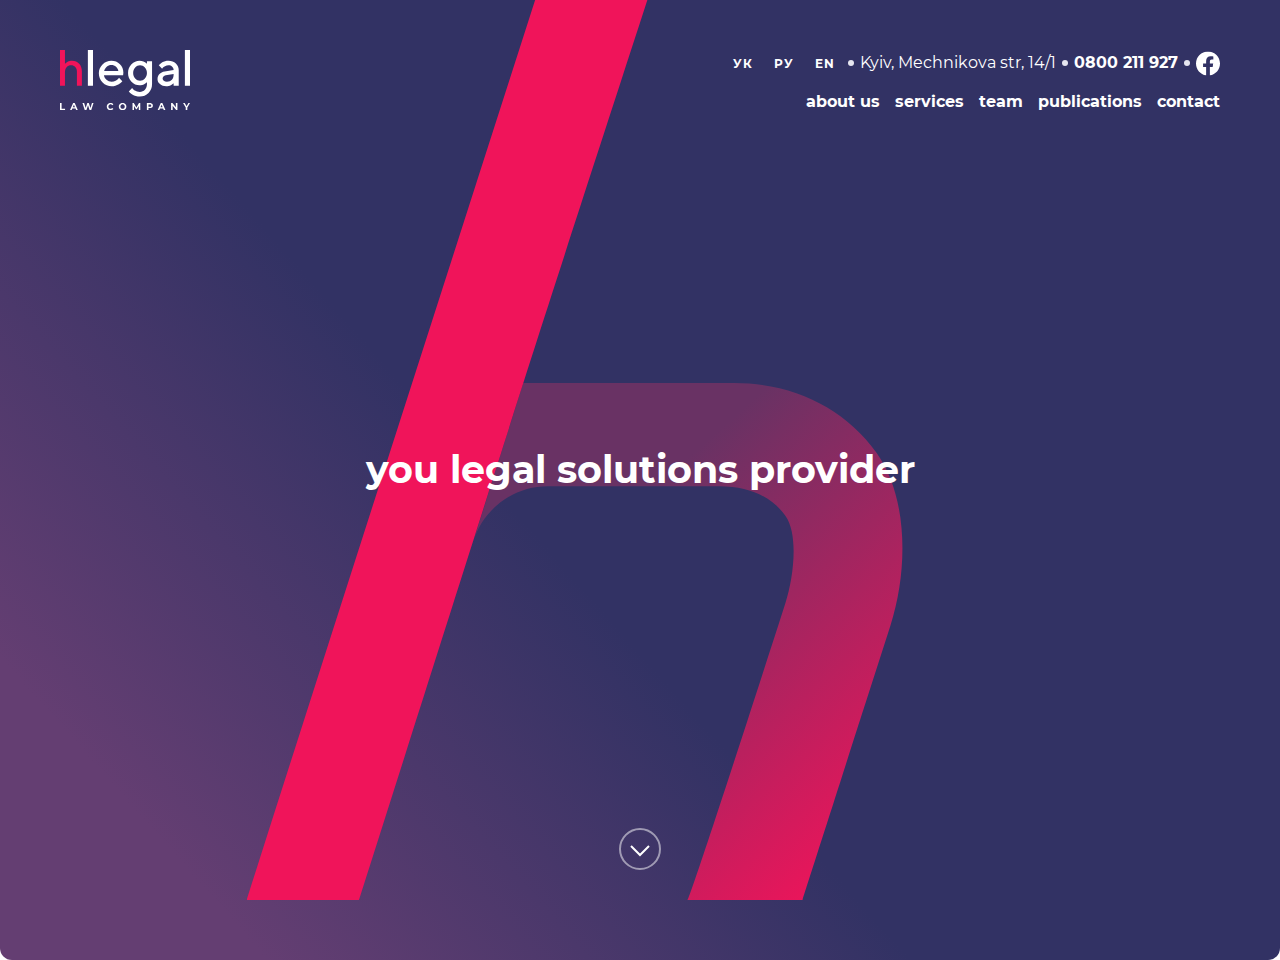
==== html/index.html @ a85c0c78 "index viewport" ====
<!DOCTYPE html>
<html lang="en">
<head>
    <meta charset="UTF-8">
    <meta name="viewport" content="width=device-width, initial-scale=1.0">
    <link rel="stylesheet" href="../css/reset.css">
    <link rel="stylesheet" href="../css/styles.css">
    <title>hlegal</title>
</head>
<body>
    <section class="gradient gradient__images">
        <div class="_container">
            <div class="viewport__height viewport">
                <header class="header">
                    <div class="header__container">
                        <div class="header__top">
                            <div class="header__main-info main-info">
                                <ul class="main-info__list">
                                    <li class="main-info__item">
                                        <a href="#" class="main-info__lang">УК</a>
                                    </li>
                                    <li class="main-info__item">
                                        <a href="#" class="main-info__lang">РУ</a>
                                    </li>
                                    <li class="main-info__item">
                                        <a href="index.html" class="main-info__lang">EN</a>
                                    </li>
                                </ul>
                            </div>
                            <div class="main-info__links">
                                <a href="#" class="main-info__adress">Kyiv, Mechnikova str, 14/1</a>
                                <a href="tel:0800211927" class="main-info__phone">0800 211 927</a>
                                <a href="#" class="main-info__facebook">
                                    <svg width="24" height="25" viewBox="0 0 24 25" fill="none" xmlns="http://www.w3.org/2000/svg">
                                    <g clip-path="url(#clip0_23236_2834)">
                                    <path class="main-info__facebook-logo" d="M24 12.5733C24 5.90541 18.6274 0.5 12 0.5C5.37258 0.5 0 5.90541 0 12.5733C0 18.5995 4.38823 23.5943 10.125 24.5V16.0633H7.07813V12.5733H10.125V9.91343C10.125 6.88755 11.9165 5.21615 14.6576 5.21615C15.9705 5.21615 17.3438 5.45195 17.3438 5.45195V8.42313H15.8306C14.3399 8.42313 13.875 9.35379 13.875 10.3086V12.5733H17.2031L16.6711 16.0633H13.875V24.5C19.6118 23.5943 24 18.5995 24 12.5733Z" fill="white"/>
                                    </g>
                                    <defs>
                                    <clipPath id="clip0_23236_2834">
                                    <rect width="24" height="24" fill="white" transform="translate(0 0.5)"/>
                                    </clipPath>
                                    </defs>
                                    </svg>
                                </a> 
                            </div>     
                        </div>
                        <div class="header__logo">
                            <a href="#" class="header__logo-link">
                                <svg class="header__logo-hlegal" width="155" height="60" viewBox="0 0 155 60" fill="none" xmlns="http://www.w3.org/2000/svg">
                                    <g clip-path="url(#clip0_23236_2799)">
                                    <path d="M4.95672 0H0V35.7986H4.95672V22.5177C4.95672 20.2709 5.51557 18.4984 6.63326 17.2502C7.75095 16.002 9.2817 15.353 11.1769 15.353C12.8049 15.353 14.1655 15.9521 15.2589 17.1004C16.3523 18.2738 16.9112 19.7466 16.9112 21.5191V35.8236H21.8922V21.5191C21.8922 18.2238 20.9932 15.6276 19.1951 13.6804C17.3971 11.7332 15.0402 10.7596 12.1731 10.7596C11.347 10.7596 10.5209 10.8594 9.71906 11.0841C8.89294 11.3088 8.2369 11.5584 7.70235 11.833C7.16781 12.1076 6.65756 12.4072 6.1959 12.7567C5.73424 13.1062 5.41838 13.3558 5.27259 13.5056C5.1268 13.6554 5.00532 13.7552 4.95672 13.8301V0Z" fill="#F0145A"/>
                                    <path d="M32.9727 0H27.8628V35.7689H32.9727V0Z" fill="white"/>
                                    <path d="M63.1115 25.2935L63.367 22.7386C63.367 19.315 62.2428 16.4535 59.9434 14.1541C57.6439 11.8546 54.7824 10.7305 51.3588 10.7305C47.9352 10.7305 44.9715 11.9568 42.5188 14.4096C40.0661 16.8623 38.8397 19.7749 38.8397 23.2496C38.8397 26.8265 40.1172 29.8924 42.621 32.4473C45.1248 35.0022 48.1396 36.2797 51.6143 36.2797C52.9429 36.2797 54.1692 36.0753 55.3956 35.7176C56.622 35.3088 57.6439 34.9 58.3593 34.4912C59.1258 34.0313 59.8923 33.5204 60.5565 32.9583C61.2208 32.3962 61.6807 31.9874 61.8851 31.7319C62.0895 31.4764 62.2428 31.3231 62.345 31.1698L59.0236 27.8484L58.2571 28.8193C57.7461 29.4325 56.8775 30.0457 55.6511 30.7099C54.3736 31.3742 53.0451 31.6808 51.6143 31.6808C49.6215 31.6808 47.9352 31.0676 46.5045 29.7902C45.0737 28.5127 44.2051 27.0309 43.9496 25.2935H63.1115ZM51.3588 15.0738C53.2495 15.0738 54.7824 15.6359 56.0599 16.709C57.2862 17.8331 58.0527 19.2128 58.3593 20.9501H44.154C44.6138 19.2128 45.4314 17.8331 46.7089 16.709C47.9352 15.6359 49.5193 15.0738 51.3588 15.0738Z" fill="white"/>
                                    <path d="M86.9429 34.2868C86.9429 36.5351 86.2786 38.3747 84.899 39.8054C83.5704 41.1851 81.8842 41.9005 79.7891 41.9005C78.8694 41.9005 77.9496 41.7472 77.0809 41.4917C76.2122 41.2362 75.548 40.9296 74.9859 40.5719C74.4238 40.2142 73.9128 39.8565 73.4018 39.3967C72.9419 38.9368 72.6354 38.6302 72.4821 38.4769C72.3288 38.3236 72.2266 38.1703 72.1244 38.0681L68.803 41.3895L69.2118 41.9005C69.4673 42.2582 69.9271 42.718 70.5403 43.229C71.1535 43.6889 71.8689 44.1999 72.6864 44.7109C73.504 45.1708 74.526 45.5796 75.8034 45.9372C77.0809 46.2949 78.4095 46.4993 79.7891 46.4993C83.2638 46.4993 86.1253 45.3241 88.5269 42.9735C90.8775 40.5719 92.0527 37.7104 92.0527 34.2357V11.2415H86.9429V13.7964L86.0742 13.0299C85.5121 12.5189 84.6435 12.0079 83.4171 11.4969C82.1907 10.986 80.8622 10.7305 79.5336 10.7305C76.4166 10.7305 73.7595 11.9057 71.4601 14.3074C69.1607 16.709 68.0365 19.5705 68.0365 22.9941C68.0365 26.4177 69.1607 29.2792 71.4601 31.6808C73.7595 34.0824 76.4166 35.2577 79.5336 35.2577C80.4023 35.2577 81.2199 35.1555 82.0885 34.9511C82.9061 34.6956 83.5704 34.4401 84.1325 34.1846C84.6946 33.9291 85.2055 33.6225 85.6654 33.2648C86.1253 32.9072 86.483 32.6517 86.5852 32.5495L86.9429 32.1918V34.2868ZM73.1463 22.9941C73.1463 20.8479 73.8106 19.0595 75.1903 17.5776C76.5699 16.0958 78.2051 15.3293 80.0446 15.3293C81.8842 15.3293 83.5193 16.0958 84.899 17.5776C86.2275 19.0595 86.9429 20.8479 86.9429 22.9941C86.9429 25.1402 86.2275 26.9287 84.899 28.4105C83.5193 29.8924 81.8842 30.6588 80.0446 30.6588C78.2051 30.6588 76.5699 29.8924 75.1903 28.4105C73.8106 26.9287 73.1463 25.1402 73.1463 22.9941Z" fill="white"/>
                                    <path d="M118.724 35.7687V19.9282C118.724 17.3222 117.753 15.1249 115.863 13.3876C113.972 11.5991 111.519 10.7305 108.504 10.7305C107.329 10.7305 106.154 10.8838 105.03 11.1904C103.906 11.548 102.986 11.9057 102.322 12.3145C101.657 12.7233 100.993 13.1832 100.38 13.7453C99.7666 14.2563 99.409 14.6139 99.2046 14.8183C99.0513 15.0227 98.898 15.176 98.7958 15.3293L102.117 18.6507L102.781 17.782C103.19 17.22 103.906 16.709 104.979 16.1469C106.052 15.5848 107.227 15.3293 108.504 15.3293C109.986 15.3293 111.213 15.7892 112.184 16.6579C113.154 17.5266 113.614 18.6507 113.614 19.9282L104.672 21.4611C102.475 21.8188 100.686 22.6875 99.46 24.0672C98.1826 25.4468 97.5183 27.1331 97.5183 29.1259C97.5183 31.0165 98.3359 32.6517 99.971 34.0824C101.657 35.5643 103.701 36.2797 106.205 36.2797C107.074 36.2797 107.891 36.1775 108.709 35.922C109.578 35.7176 110.242 35.4621 110.804 35.2066C111.366 34.9511 111.877 34.6445 112.337 34.2868C112.797 33.9291 113.103 33.6736 113.308 33.5715C113.461 33.4182 113.563 33.2649 113.614 33.2138V35.7687H118.724ZM106.972 31.6808C105.643 31.6808 104.57 31.3742 103.803 30.761C102.986 30.1479 102.628 29.4325 102.628 28.6149C102.628 27.7462 102.884 26.9798 103.446 26.4177C104.008 25.8556 104.774 25.4468 105.694 25.2935L113.614 24.0161V24.527C113.614 26.8265 113.052 28.5638 111.877 29.8413C110.702 31.0676 109.067 31.6808 106.972 31.6808Z" fill="white"/>
                                    <path d="M130 0H124.89V35.7689H130V0Z" fill="white"/>
                                    <path d="M0 53.1185H1.59915V58.7253H5.06396V60.0283H0V53.1185Z" fill="white"/>
                                    <path d="M15.5016 58.5477H12.2934L11.6814 60.0283H10.0428L13.1226 53.1185H14.702L17.7917 60.0283H16.1136L15.5016 58.5477ZM14.9982 57.3335L13.9025 54.688L12.8067 57.3335H14.9982Z" fill="white"/>
                                    <path d="M33.5121 53.1185L31.2516 60.0283H29.534L28.0138 55.3494L26.4443 60.0283H24.7366L22.4662 53.1185H24.1245L25.6842 57.9751L27.313 53.1185H28.7937L30.3731 58.0146L31.9821 53.1185H33.5121Z" fill="white"/>
                                    <path d="M50.5232 60.1468C49.819 60.1468 49.1807 59.9954 48.6082 59.6927C48.0422 59.3834 47.5947 58.959 47.2657 58.4193C46.9432 57.8731 46.782 57.2578 46.782 56.5734C46.782 55.889 46.9432 55.277 47.2657 54.7373C47.5947 54.1911 48.0422 53.7667 48.6082 53.464C49.1807 53.1547 49.8223 53 50.5331 53C51.1319 53 51.6716 53.1053 52.152 53.3159C52.6389 53.5265 53.0469 53.8292 53.376 54.224L52.3494 55.1717C51.8821 54.6321 51.303 54.3622 50.612 54.3622C50.1843 54.3622 49.8026 54.4577 49.467 54.6485C49.1313 54.8328 48.8681 55.0927 48.6773 55.4283C48.493 55.764 48.4009 56.1456 48.4009 56.5734C48.4009 57.0012 48.493 57.3828 48.6773 57.7185C48.8681 58.0541 49.1313 58.3173 49.467 58.5082C49.8026 58.6924 50.1843 58.7846 50.612 58.7846C51.303 58.7846 51.8821 58.5115 52.3494 57.9653L53.376 58.9129C53.0469 59.3143 52.6389 59.6203 52.152 59.8309C51.665 60.0415 51.1221 60.1468 50.5232 60.1468Z" fill="white"/>
                                    <path d="M62.5933 60.1468C61.876 60.1468 61.2278 59.9922 60.6487 59.6829C60.0761 59.3736 59.6253 58.9491 59.2963 58.4095C58.9738 57.8632 58.8126 57.2512 58.8126 56.5734C58.8126 55.8956 58.9738 55.2868 59.2963 54.7472C59.6253 54.201 60.0761 53.7733 60.6487 53.464C61.2278 53.1547 61.876 53 62.5933 53C63.3106 53 63.9555 53.1547 64.5281 53.464C65.1006 53.7733 65.5514 54.201 65.8804 54.7472C66.2095 55.2868 66.374 55.8956 66.374 56.5734C66.374 57.2512 66.2095 57.8632 65.8804 58.4095C65.5514 58.9491 65.1006 59.3736 64.5281 59.6829C63.9555 59.9922 63.3106 60.1468 62.5933 60.1468ZM62.5933 58.7846C63.0013 58.7846 63.3698 58.6924 63.6989 58.5082C64.0279 58.3173 64.2846 58.0541 64.4688 57.7185C64.6597 57.3828 64.7551 57.0012 64.7551 56.5734C64.7551 56.1456 64.6597 55.764 64.4688 55.4283C64.2846 55.0927 64.0279 54.8328 63.6989 54.6485C63.3698 54.4577 63.0013 54.3622 62.5933 54.3622C62.1853 54.3622 61.8168 54.4577 61.4877 54.6485C61.1587 54.8328 60.8987 55.0927 60.7079 55.4283C60.5236 55.764 60.4315 56.1456 60.4315 56.5734C60.4315 57.0012 60.5236 57.3828 60.7079 57.7185C60.8987 58.0541 61.1587 58.3173 61.4877 58.5082C61.8168 58.6924 62.1853 58.7846 62.5933 58.7846Z" fill="white"/>
                                    <path d="M78.7995 60.0283L78.7896 55.8824L76.7561 59.2979H76.0355L74.0119 55.9713V60.0283H72.5115V53.1185H73.8342L76.4205 57.4125L78.9673 53.1185H80.2802L80.2999 60.0283H78.7995Z" fill="white"/>
                                    <path d="M89.8659 53.1185C90.478 53.1185 91.0077 53.2205 91.4552 53.4245C91.9093 53.6285 92.2581 53.918 92.5016 54.2931C92.7451 54.6682 92.8668 55.1125 92.8668 55.6258C92.8668 56.1325 92.7451 56.5767 92.5016 56.9584C92.2581 57.3335 91.9093 57.623 91.4552 57.8271C91.0077 58.0245 90.478 58.1232 89.8659 58.1232H88.4741V60.0283H86.8749V53.1185H89.8659ZM89.7771 56.8202C90.2575 56.8202 90.6227 56.7182 90.8728 56.5142C91.1229 56.3036 91.2479 56.0074 91.2479 55.6258C91.2479 55.2375 91.1229 54.9414 90.8728 54.7373C90.6227 54.5268 90.2575 54.4215 89.7771 54.4215H88.4741V56.8202H89.7771Z" fill="white"/>
                                    <path d="M103.148 58.5477H99.9396L99.3276 60.0283H97.6889L100.769 53.1185H102.348L105.438 60.0283H103.76L103.148 58.5477ZM102.644 57.3335L101.549 54.688L100.453 57.3335H102.644Z" fill="white"/>
                                    <path d="M117.428 53.1185V60.0283H116.115L112.67 55.8331V60.0283H111.09V53.1185H112.413L115.848 57.3137V53.1185H117.428Z" fill="white"/>
                                    <path d="M127.315 57.5803V60.0283H125.716V57.5605L123.041 53.1185H124.739L126.585 56.1884L128.43 53.1185H130L127.315 57.5803Z" fill="white"/>
                                    </g>
                                    <defs>
                                    <clipPath id="clip0_23236_2799">
                                    <rect width="155" height="60" fill="white"/>
                                    </clipPath>
                                    </defs>
                                </svg>
                            </a>
                        </div>
                        <div class="header__bottom">
                            <button class="button__hamburger">
                                <svg class="img__hamburger" width="32" height="33" viewBox="0 0 32 33" fill="none" xmlns="http://www.w3.org/2000/svg">
                                    <rect class="img__hamburger" width="32" height="32" transform="translate(0 0.5)" fill="#323264"/>
                                    <path d="M7 10.5H25" stroke="white" stroke-width="2"/>
                                    <path d="M7 16.5H25" stroke="white" stroke-width="2"/>
                                    <path d="M7 22.5H25" stroke="white" stroke-width="2"/>
                                </svg>
                            </button>
                            <nav class="header__menu menu">
                                <button class="menu-button__close">
                                    <svg class="close__button" width="32" height="32" viewBox="0 0 32 32" fill="none" xmlns="http://www.w3.org/2000/svg">
                                        <path d="M7 7L25 25" stroke="#EC6F5D" stroke-width="2"/>
                                        <path d="M25 7L7 25" stroke="#EC6F5D" stroke-width="2"/>
                                    </svg>
                                </button>
                                <ul class="menu__list">
                                    <li class="menu__item">
                                        <a href="#" class="menu__link">about us</a>
                                    </li>
                                    <li class="menu__item">
                                        <a href="#" class="menu__link">services</a>
                                    </li>
                                    <li class="menu__item">
                                        <a href="#" class="menu__link">team</a>
                                    </li>
                                    <li class="menu__item">
                                        <a href="#" class="menu__link">publications</a>
                                    </li>
                                    <li class="menu__item">
                                        <a href="#" class="menu__link">contact</a>
                                    </li>
                                </ul>
                            </nav>
                        </div>
                    </div>
                </header>
                <h2 class="viewport__title">
                    you legal solutions provider
                </h2>
                <a href="#next-page" class="next-page__scrol">
                    <svg class="viewport__icon-scrol" width="42" height="42" viewBox="0 0 42 42" fill="none" xmlns="http://www.w3.org/2000/svg">
                        <circle class="viewport__icon-scrol" opacity="0.5" cx="21" cy="21" r="20" stroke="white" stroke-width="2"/>
                        <path class="viewport__icon-scrol" d="M12 18L21 27L30 18" stroke="white" stroke-width="2"/>
                    </svg>
                </a>
            </div>
            
        </div>
    </section>




    <script>
        const button__hamburger = document.querySelector('.button__hamburger');
        const menu = document.querySelector('.menu');
        const close = document.querySelector('.menu-button__close')

        button__hamburger.addEventListener('click', () => {
            menu.classList.toggle('menu--open')
        });

        close.addEventListener('click', () => {
            menu.classList.remove('menu--open')
        });
    </script>
</body>
</html>
---- css/styles.css ----
@font-face {
  font-family: "Montserrat";
  src: url("../fonts/subset-Montserrat-Regular.eot");
  src: url("../fonts/subset-Montserrat-Regular.eot?#iefix") format("embedded-opentype"), url("../fonts/subset-Montserrat-Regular.woff2") format("woff2"), url("../fonts/subset-Montserrat-Regular.woff") format("woff"), url("../fonts/subset-Montserrat-Regular.ttf") format("truetype"), url("../fonts/subset-Montserrat-Regular.svg#Montserrat-Regular") format("svg");
  font-weight: normal;
  font-style: normal;
  font-display: swap;
}
@font-face {
  font-family: "Montserrat";
  src: url("../fonts/subset-Montserrat-Bold.eot");
  src: url("../fonts/subset-Montserrat-Bold.eot?#iefix") format("embedded-opentype"), url("../fonts/subset-Montserrat-Bold.woff2") format("woff2"), url("../fonts/subset-Montserrat-Bold.woff") format("woff"), url("../fonts/subset-Montserrat-Bold.ttf") format("truetype"), url("../fonts/subset-Montserrat-Bold.svg#Montserrat-Bold") format("svg");
  font-weight: bold;
  font-style: normal;
  font-display: swap;
}
* {
  box-sizing: border-box;
  vertical-align: top;
}

body {
  font-family: "Montserrat", sans-serif;
}

/*colors*/
/*colors*/
.gradient {
  background-image: url(../images/Symbol.svg), linear-gradient(228.57deg, #323264 11.93%, #323264 57.17%, #643E72 87.46%);
  background-repeat: no-repeat, no-repeat;
  background-position: center top;
  background-size: auto 100vh, auto;
  padding-bottom: 60px;
  border-radius: 0px 0px 12px 12px;
}

.viewport__height {
  min-height: 100vh;
}

.viewport {
  display: flex;
  flex-direction: column;
}
.viewport__title {
  color: #FFFFFF;
  text-align: center;
  font-weight: bold;
  font-size: 38px;
  line-height: 46px;
  margin-top: auto;
  padding: 0 10px;
}

.next-page__scrol {
  margin-left: auto;
  margin-right: auto;
  margin-bottom: 30px;
  margin-top: auto;
}

.next-page__scrol:hover .viewport__icon-scrol {
  stroke: #F0145A;
  cursor: pointer;
}

.header__container {
  display: grid;
  grid-template-columns: 155px 1fr;
  grid-template-areas: "logo header-top" "logo header-bottom";
  padding-top: 50px;
}
.header__top {
  grid-area: header-top;
  margin-bottom: 16px;
  display: flex;
  justify-content: flex-end;
}
.header__logo {
  grid-area: logo;
}
.header__logo-link {
  text-decoration: none;
}
.header__bottom {
  grid-area: header-bottom;
  display: flex;
  justify-content: flex-end;
}

.main-info {
  display: flex;
  flex-direction: row;
  align-items: center;
}
.main-info__list {
  display: flex;
  flex-direction: row;
}
.main-info__item {
  margin-right: 7px;
  padding: 5px 7px;
}
.main-info__item:hover {
  background: rgba(255, 255, 255, 0.2);
  border-radius: 8px;
}
.main-info__item:active {
  background: #F0145A;
  border-radius: 8px;
}
.main-info__item:last-child {
  margin-right: 0px;
}
.main-info__lang {
  font-weight: bold;
  font-size: 12px;
  line-height: 15px;
  letter-spacing: 1px;
  color: #FFFFFF;
  text-decoration: none;
}
.main-info__lang:hover {
  cursor: pointer;
}
.main-info__links {
  display: flex;
  flex-direction: row;
  align-items: center;
}
.main-info__adress {
  font-weight: normal;
  font-size: 16px;
  line-height: 20px;
  color: #FFFFFF;
  text-decoration: none;
  display: flex;
  flex-direction: row;
}
.main-info__phone {
  font-weight: bold;
  font-size: 16px;
  line-height: 20px;
  text-decoration: none;
  color: #FFFFFF;
  display: flex;
  flex-direction: row;
}
.main-info__adress::before, .main-info__adress::after, .main-info__phone::after {
  content: "";
  width: 6px;
  height: 6px;
  border-radius: 50%;
  background-color: #E6E6F0;
  display: flex;
  align-self: center;
  margin-left: 6px;
  margin-right: 6px;
}
.main-info__facebook-logo:hover {
  fill: #F0145A;
}

.button__hamburger {
  padding: 0;
  border: 0;
  border-radius: 8px;
  height: 32px;
  background: #323264;
  display: none;
}
.button__hamburger:hover {
  cursor: pointer;
}

.img__hamburger:active {
  border-radius: 8px;
  fill: #E6E6F0;
}

.menu__list {
  display: flex;
  flex-direction: row;
}
.menu__item {
  margin-right: 15px;
}
.menu__item:last-child {
  margin-right: 0;
}
.menu__link {
  font-weight: bold;
  font-size: 16px;
  line-height: 20px;
  color: #FFFFFF;
  text-decoration: none;
}
.menu__link:hover {
  text-decoration: underline;
}
.menu__link:active {
  color: #F0145A;
}

.menu-button__close {
  padding: 0;
  border: 0;
  height: 32px;
  border-radius: 0;
  background-color: #FFFFFF;
  display: none;
}

@media (max-width: 1023px) {
  .header__container {
    display: flex;
    flex-direction: column;
  }

  .header__top {
    justify-content: flex-start;
    margin-bottom: 30px;
  }

  .header__bottom {
    flex-direction: column;
    margin-top: 0px;
    align-items: flex-start;
  }

  .header__logo {
    height: 60px;
    margin-bottom: 30px;
  }
}
@media (max-width: 767px) {
  .main-info__adress, .main-info__facebook, .main-info__phone::after {
    display: none;
  }

  .header__top {
    justify-content: space-between;
    background: rgba(245, 245, 250, 0.2);
    margin-bottom: 0;
    margin-right: -15px;
    margin-left: -15px;
    padding: 10px 20px 10px 10px;
  }

  .header__bottom {
    padding: 15px 0 10px 0;
  }

  .header__menu {
    position: fixed;
    background-color: #FFFFFF;
    padding: 64px 12px 12px 12px;
    bottom: 0;
    left: 8px;
    right: 8px;
    border-radius: 12px 12px 0px 0px;
    flex-direction: column;
    display: none;
  }

  .menu--open {
    display: block;
  }

  .menu__list {
    flex-direction: column;
  }

  .menu__link {
    color: #24A3FF;
    font-weight: bold;
    font-size: 24px;
    line-height: 29px;
  }

  .menu__item {
    text-align: center;
    background: #F5F5FA;
    border-radius: 12px;
    margin-right: 0;
    padding: 7px;
    margin-bottom: 15px;
  }
  .menu__item:last-child {
    margin-bottom: 0;
  }
  .menu__item:active {
    background: #E6E6F0;
  }

  .menu-button__close {
    display: block;
    position: absolute;
    top: 12px;
    right: 12px;
  }

  .header__logo {
    width: auto;
    height: auto;
    margin-bottom: 0;
    padding: 15px 0px 10px 0px;
  }

  .header__logo-hlegal {
    width: 69px;
    height: 32px;
  }

  .header__logo-link {
    display: flex;
  }

  .header__container {
    padding: 0 15px;
    display: grid;
    grid-template-columns: 1fr 1fr;
    grid-template-areas: "header-top header-top" "logo header-bottom";
  }

  .button__hamburger {
    display: block;
    margin-left: auto;
  }
}
._container {
  max-width: 1720px;
  padding: 0 60px;
  margin: 0 auto;
}

@media (max-width: 767px) {
  ._container {
    padding: 0;
  }
}

/*# sourceMappingURL=styles.css.map */
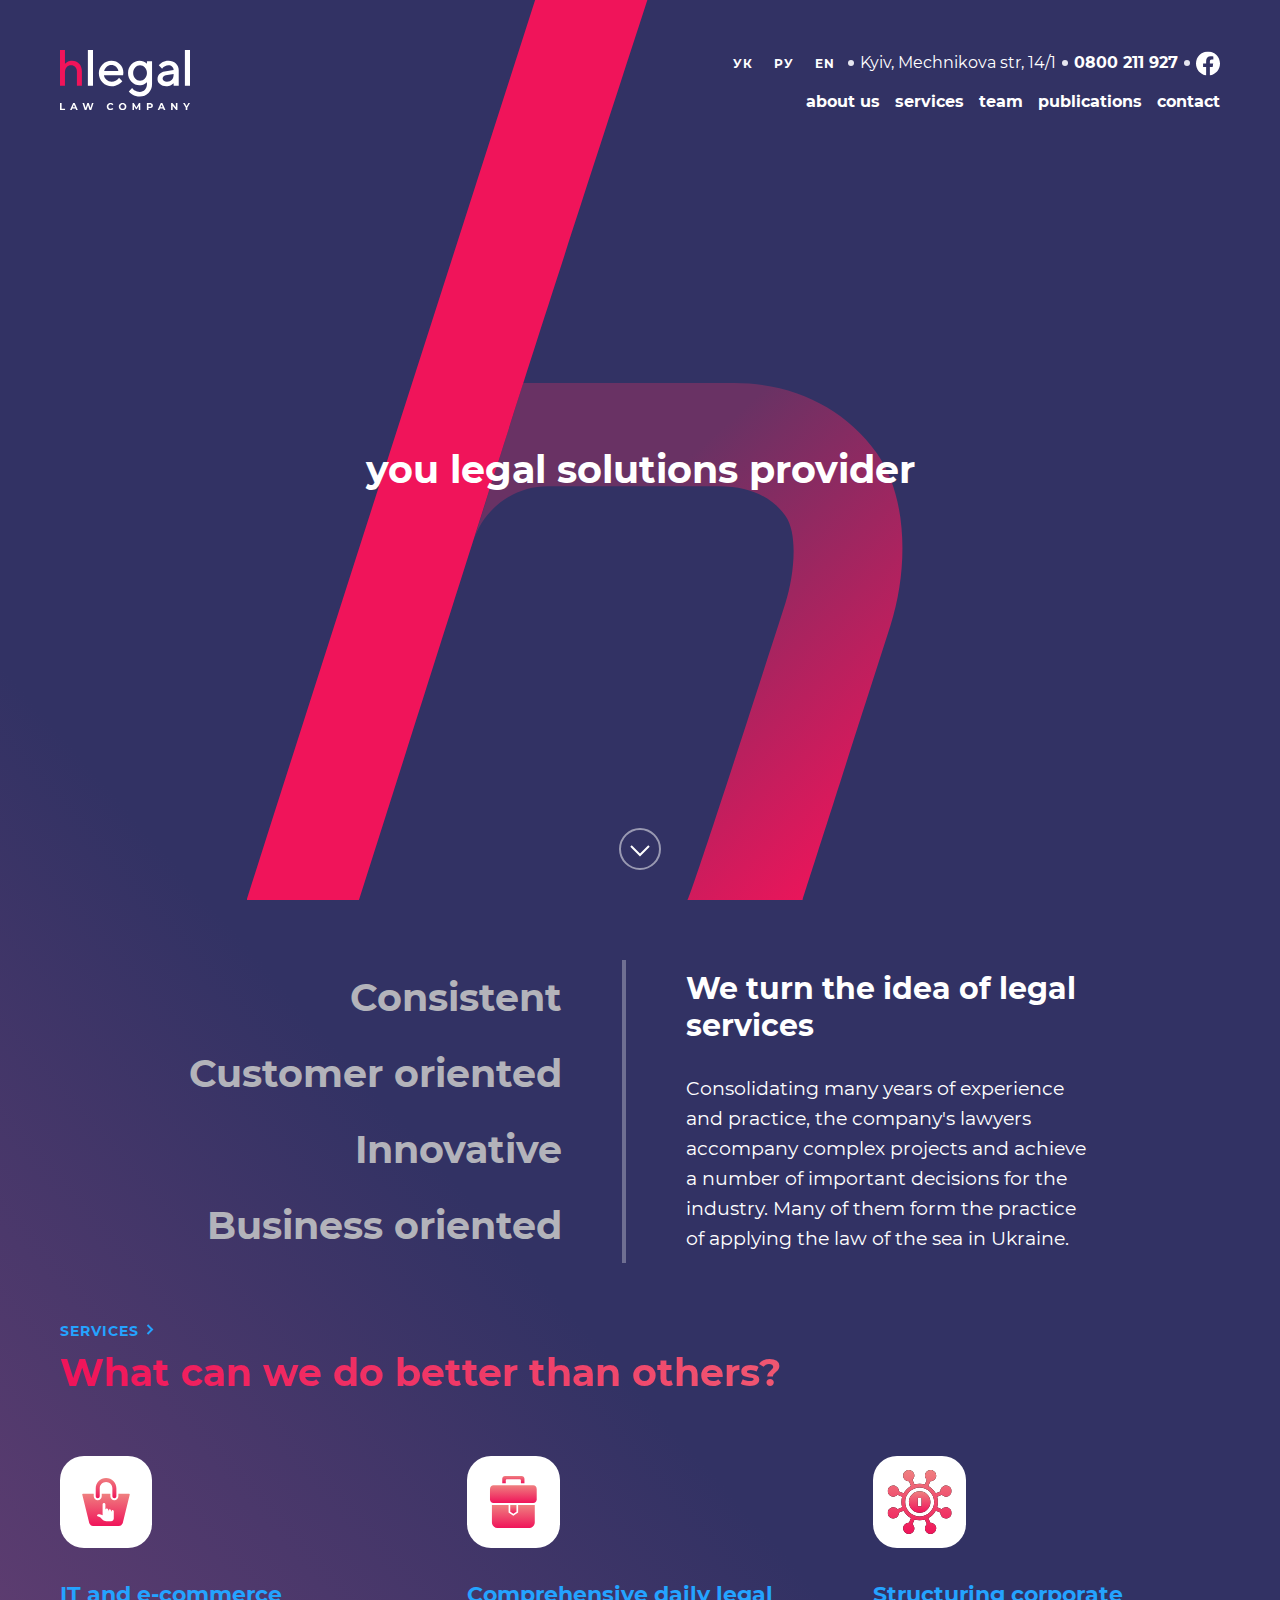
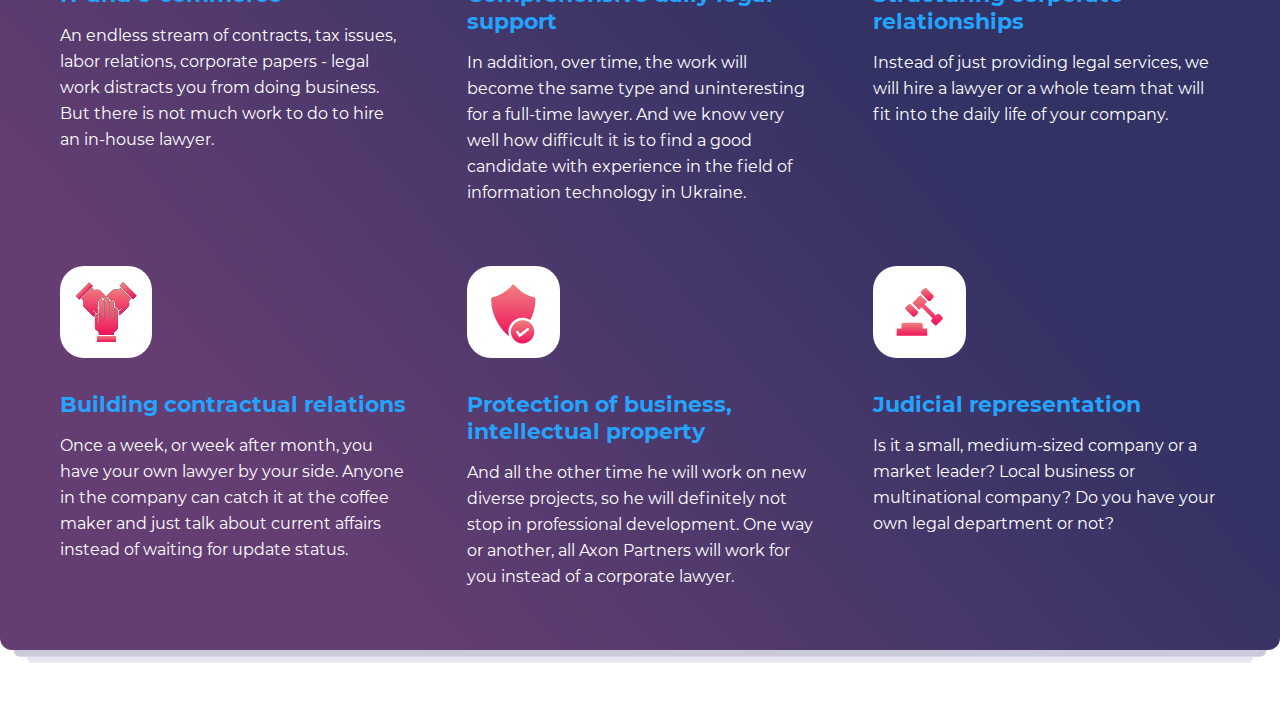
==== commit 16a2bc2a: "index gradient-part" ====
--- a/html/index.html
+++ b/html/index.html
@@ -45,7 +45,7 @@
                             </div>     
                         </div>
                         <div class="header__logo">
-                            <a href="#" class="header__logo-link">
+                            <a href="index.html" class="header__logo-link">
                                 <svg class="header__logo-hlegal" width="155" height="60" viewBox="0 0 155 60" fill="none" xmlns="http://www.w3.org/2000/svg">
                                     <g clip-path="url(#clip0_23236_2799)">
                                     <path d="M4.95672 0H0V35.7986H4.95672V22.5177C4.95672 20.2709 5.51557 18.4984 6.63326 17.2502C7.75095 16.002 9.2817 15.353 11.1769 15.353C12.8049 15.353 14.1655 15.9521 15.2589 17.1004C16.3523 18.2738 16.9112 19.7466 16.9112 21.5191V35.8236H21.8922V21.5191C21.8922 18.2238 20.9932 15.6276 19.1951 13.6804C17.3971 11.7332 15.0402 10.7596 12.1731 10.7596C11.347 10.7596 10.5209 10.8594 9.71906 11.0841C8.89294 11.3088 8.2369 11.5584 7.70235 11.833C7.16781 12.1076 6.65756 12.4072 6.1959 12.7567C5.73424 13.1062 5.41838 13.3558 5.27259 13.5056C5.1268 13.6554 5.00532 13.7552 4.95672 13.8301V0Z" fill="#F0145A"/>
@@ -91,19 +91,19 @@
                                 </button>
                                 <ul class="menu__list">
                                     <li class="menu__item">
-                                        <a href="#" class="menu__link">about us</a>
-                                    </li>
-                                    <li class="menu__item">
-                                        <a href="#" class="menu__link">services</a>
-                                    </li>
-                                    <li class="menu__item">
-                                        <a href="#" class="menu__link">team</a>
-                                    </li>
-                                    <li class="menu__item">
-                                        <a href="#" class="menu__link">publications</a>
-                                    </li>
-                                    <li class="menu__item">
-                                        <a href="#" class="menu__link">contact</a>
+                                        <a href="about.html" class="menu__link">about us</a>
+                                    </li>
+                                    <li class="menu__item">
+                                        <a href="services.html" class="menu__link">services</a>
+                                    </li>
+                                    <li class="menu__item">
+                                        <a href="team.html" class="menu__link">team</a>
+                                    </li>
+                                    <li class="menu__item">
+                                        <a href="publications.html" class="menu__link">publications</a>
+                                    </li>
+                                    <li class="menu__item">
+                                        <a href="contacts.html" class="menu__link">contact</a>
                                     </li>
                                 </ul>
                             </nav>
@@ -120,8 +120,109 @@
                     </svg>
                 </a>
             </div>
-            
+            <section class="benefits">
+                <div id="next-page" class="benefits__container">
+                    <div class="benefits__wrap">
+                        <ul class="benefits__list">
+                            <li class="benefits__item">
+                                <a href="#" class="benefits__link">Consistent</a>
+                            </li>
+                            <li class="benefits__item">
+                                <a href="#" class="benefits__link">Customer oriented</a>
+                            </li>
+                            <li class="benefits__item">
+                                <a href="#" class="benefits__link">Innovative</a>
+                            </li>
+                            <li class="benefits__item">
+                                <a href="#" class="benefits__link">Business oriented</a>
+                            </li>
+                        </ul>
+                    </div>
+                    <div class="benefits__desc">
+                        <h2 class="benefits__title">We turn the idea of legal services</h2>
+                        <p class="benefits__text">Consolidating many years of experience and practice, the company's lawyers accompany complex projects and achieve a number of important decisions for the industry. Many of them form the practice of applying the law of the sea in Ukraine.</p>
+                    </div>
+                </div> 
+            </section>
+            <section class="services">
+                <div class="services__container">
+                    <a href="services.htm" class="caption-link caption-link__section">
+                        <h3 class="caption__section">Services
+                            <svg width="12" height="13" viewBox="0 0 12 13" fill="none" xmlns="http://www.w3.org/2000/svg">
+                                <path class="img__arrow" d="M3.5 2L8 6.5L3.5 11" stroke="#24A3FF" stroke-width="2"/>
+                            </svg>
+                        </h3>   
+                    </a>
+                    <h2 class="services__title">
+                        What can we do better than others?
+                    </h2> 
+                    <div class="services__wrapper">  
+                        <div class="services__list">
+                            <div class="services__item">
+                                <img src="../images/services/services-icon1.svg" alt="ecommerce" class="services__logo">
+                                <a href="" class="services__item-link">
+                                    <h3 class="services__item-title">IT and e-commerce</h3>
+                                </a>
+                                <p class="services__item-text">
+                                    An endless stream of contracts, tax issues, labor relations, corporate papers - legal work distracts you from doing business. But there is not much work to do to hire an in-house lawyer.
+                                </p>
+                            </div>
+                            <div class="services__item">
+                                <img src="../images/services/services-icon2.svg" alt="support" class="services__logo">
+                                <a href="" class="services__item-link">
+                                    <h3 class="services__item-title">Comprehensive daily legal support</h3>
+                                </a>
+                                <p class="services__item-text">
+                                    In addition, over time, the work will become the same type and uninteresting for a full-time lawyer. And we know very well how difficult it is to find a good candidate with experience in the field of information technology in Ukraine.
+                                </p>
+                            </div>
+                            <div class="services__item">
+                                <img src="../images/services/services-icon3.svg" alt="corporate" class="services__logo">
+                                <a href="" class="services__item-link">
+                                    <h3 class="services__item-title">Structuring corporate relationships</h3>
+                                </a>
+                                <p class="services__item-text">
+                                    Instead of just providing legal services, we will hire a lawyer or a whole team that will fit into the daily life of your company.
+                                </p>
+                            </div>
+                            <div class="services__item">
+                                <img src="../images/services/services-icon4.svg" alt="trust" class="services__logo">
+                                <a href="" class="services__item-link">
+                                    <h3 class="services__item-title">Building contractual relations</h3>
+                                </a>
+                                <p class="services__item-text">
+                                    Once a week, or week after month, you have your own lawyer by your side. Anyone in the company can catch it at the coffee maker and just talk about current affairs instead of waiting for update status.
+                                </p>
+                            </div>
+                            <div class="services__item">
+                                <img src="../images/services/services-icon5.svg" alt="protection" class="services__logo">
+                                <a href="" class="services__item-link">
+                                    <h3 class="services__item-title">Protection of business, intellectual property</h3>
+                                </a>
+                                <p class="services__item-text">
+                                    And all the other time he will work on new diverse projects, so he will definitely not stop in professional development. One way or another, all Axon Partners will work for you instead of a corporate lawyer.
+                                </p>
+                            </div>
+                            <div class="services__item">
+                                <img src="../images/services/services-icon6.svg" alt="court" class="services__logo">
+                                <a href="" class="services__item-link">
+                                    <h3 class="services__item-title">Judicial representation</h3>
+                                </a>
+                                <p class="services__item-text">
+                                    Is it a small, medium-sized company or a market leader? Local business or multinational company? Do you have your own legal department or not?
+                                </p>
+                            </div>
+                        </div> 
+                    </div>
+                </div>
+            </section>     
         </div>
+    </section>
+    <section class="shaddow-line">
+        <svg class="shaddow-line__img" width="1920" height="20" viewBox="0 0 1920 20" fill="none" xmlns="http://www.w3.org/2000/svg">
+            <path d="M40 10H1880V10C1880 15.5228 1875.52 20 1870 20H50.0001C44.4772 20 40 15.5228 40 10V10Z" fill="#E7E7F2"/>
+            <path d="M20 0H1900V0C1900 5.52285 1895.52 10 1890 10H29.9999C24.4771 10 20 5.52285 20 0V0Z" fill="#CACADB"/>
+        </svg>            
     </section>
 
 
--- a/css/styles.css
+++ b/css/styles.css
@@ -36,6 +36,7 @@
 
 .viewport__height {
   min-height: 100vh;
+  margin-bottom: 60px;
 }
 
 .viewport {
@@ -62,6 +63,125 @@
 .next-page__scrol:hover .viewport__icon-scrol {
   stroke: #F0145A;
   cursor: pointer;
+}
+
+.benefits__container {
+  display: flex;
+  flex-direction: row;
+  justify-content: center;
+  margin-bottom: 60px;
+}
+.benefits__wrap {
+  margin-right: 60px;
+  display: flex;
+}
+.benefits__wrap::after {
+  content: "";
+  width: 4px;
+  height: auto;
+  background: rgba(255, 255, 255, 0.3);
+  display: block;
+  margin-left: 60px;
+}
+.benefits__list {
+  padding: 14.5px 0;
+}
+.benefits__item {
+  text-align: right;
+  margin-bottom: 30px;
+}
+.benefits__item:last-child {
+  margin-bottom: 0;
+}
+.benefits__link {
+  text-decoration: none;
+  font-weight: bold;
+  font-size: 38px;
+  line-height: 46px;
+  color: #B3B3BA;
+}
+.benefits__link:hover {
+  color: #F0145A;
+}
+.benefits__desc {
+  max-width: 861px;
+  display: flex;
+  flex-direction: column;
+  justify-content: center;
+}
+.benefits__title {
+  font-weight: bold;
+  font-size: 30px;
+  line-height: 37px;
+  color: #FFFFFF;
+  padding-bottom: 30px;
+}
+.benefits__text {
+  font-weight: normal;
+  font-size: 19px;
+  line-height: 30px;
+  color: #FFFFFF;
+}
+
+@media (max-width: 1919px) {
+  .benefits__desc {
+    max-width: 580px;
+  }
+}
+@media (max-width: 1439px) {
+  .benefits__desc {
+    max-width: 405px;
+  }
+}
+@media (max-width: 1023px) {
+  .benefits__container {
+    flex-direction: column;
+    padding: 0 10px;
+  }
+
+  .benefits__list {
+    display: flex;
+    flex-direction: row;
+    overflow: scroll;
+  }
+
+  .benefits__wrap {
+    margin-right: 0;
+    margin-bottom: 60px;
+    flex-direction: column;
+  }
+
+  .benefits__wrap::after {
+    height: 4px;
+    width: auto;
+    margin-left: 0;
+  }
+
+  .benefits__link {
+    white-space: nowrap;
+  }
+
+  .benefits__item:not(:last-child) {
+    margin-right: 30px;
+  }
+
+  .benefits__item {
+    margin-bottom: 60px;
+    padding: 0;
+  }
+
+  .benefits__desc {
+    max-width: 100%;
+  }
+}
+.shaddow-line {
+  max-width: 1920px;
+  margin: 0 auto 60px auto;
+}
+
+.shaddow-line__img {
+  width: 100%;
+  height: 100%;
 }
 
 .header__container {
@@ -328,6 +448,76 @@
     margin-left: auto;
   }
 }
+.services__title {
+  font-weight: bold;
+  font-size: 38px;
+  line-height: 46px;
+  color: transparent;
+  -webkit-background-clip: text;
+  background-image: linear-gradient(90.13deg, #F0145A 0.84%, #EF8080 99.96%);
+  margin-bottom: 60px;
+  vertical-align: top;
+}
+.services__list {
+  display: grid;
+  grid-template-columns: repeat(auto-fill, minmax(393px, 1fr));
+  gap: 60px;
+}
+.services__logo {
+  background-color: #FFFFFF;
+  padding: 14px;
+  border-radius: 24px;
+  margin-bottom: 30px;
+}
+.services__item-link {
+  text-decoration: none;
+}
+.services__item-title {
+  font-weight: bold;
+  font-size: 22px;
+  line-height: 27px;
+  color: #24A3FF;
+  margin-bottom: 15px;
+}
+.services__item-title:hover {
+  color: #F0145A;
+}
+.services__item-text {
+  font-size: 16px;
+  line-height: 26px;
+  color: #FFFFFF;
+}
+
+.caption-link__section {
+  font-weight: bold;
+  font-size: 14px;
+  line-height: 17px;
+  letter-spacing: 1px;
+  text-transform: uppercase;
+  color: #24A3FF;
+  text-decoration: none;
+}
+.caption-link__section:hover {
+  color: #F0145A;
+}
+.caption-link__section:hover .img__arrow {
+  stroke: #F0145A;
+}
+
+.caption__section {
+  margin-bottom: 10px;
+}
+
+@media (max-width: 1439px) {
+  .services__list {
+    grid-template-columns: repeat(auto-fill, minmax(253px, 1fr));
+  }
+}
+@media (max-width: 1023px) {
+  .services__list {
+    grid-template-columns: repeat(auto-fill, minmax(290px, 1fr));
+  }
+}
 ._container {
   max-width: 1720px;
   padding: 0 60px;
@@ -336,7 +526,11 @@
 
 @media (max-width: 767px) {
   ._container {
-    padding: 0;
+    padding: 0 30px 0 30px;
+  }
+
+  .header {
+    margin: 0 -30px 0 -30px;
   }
 }
 
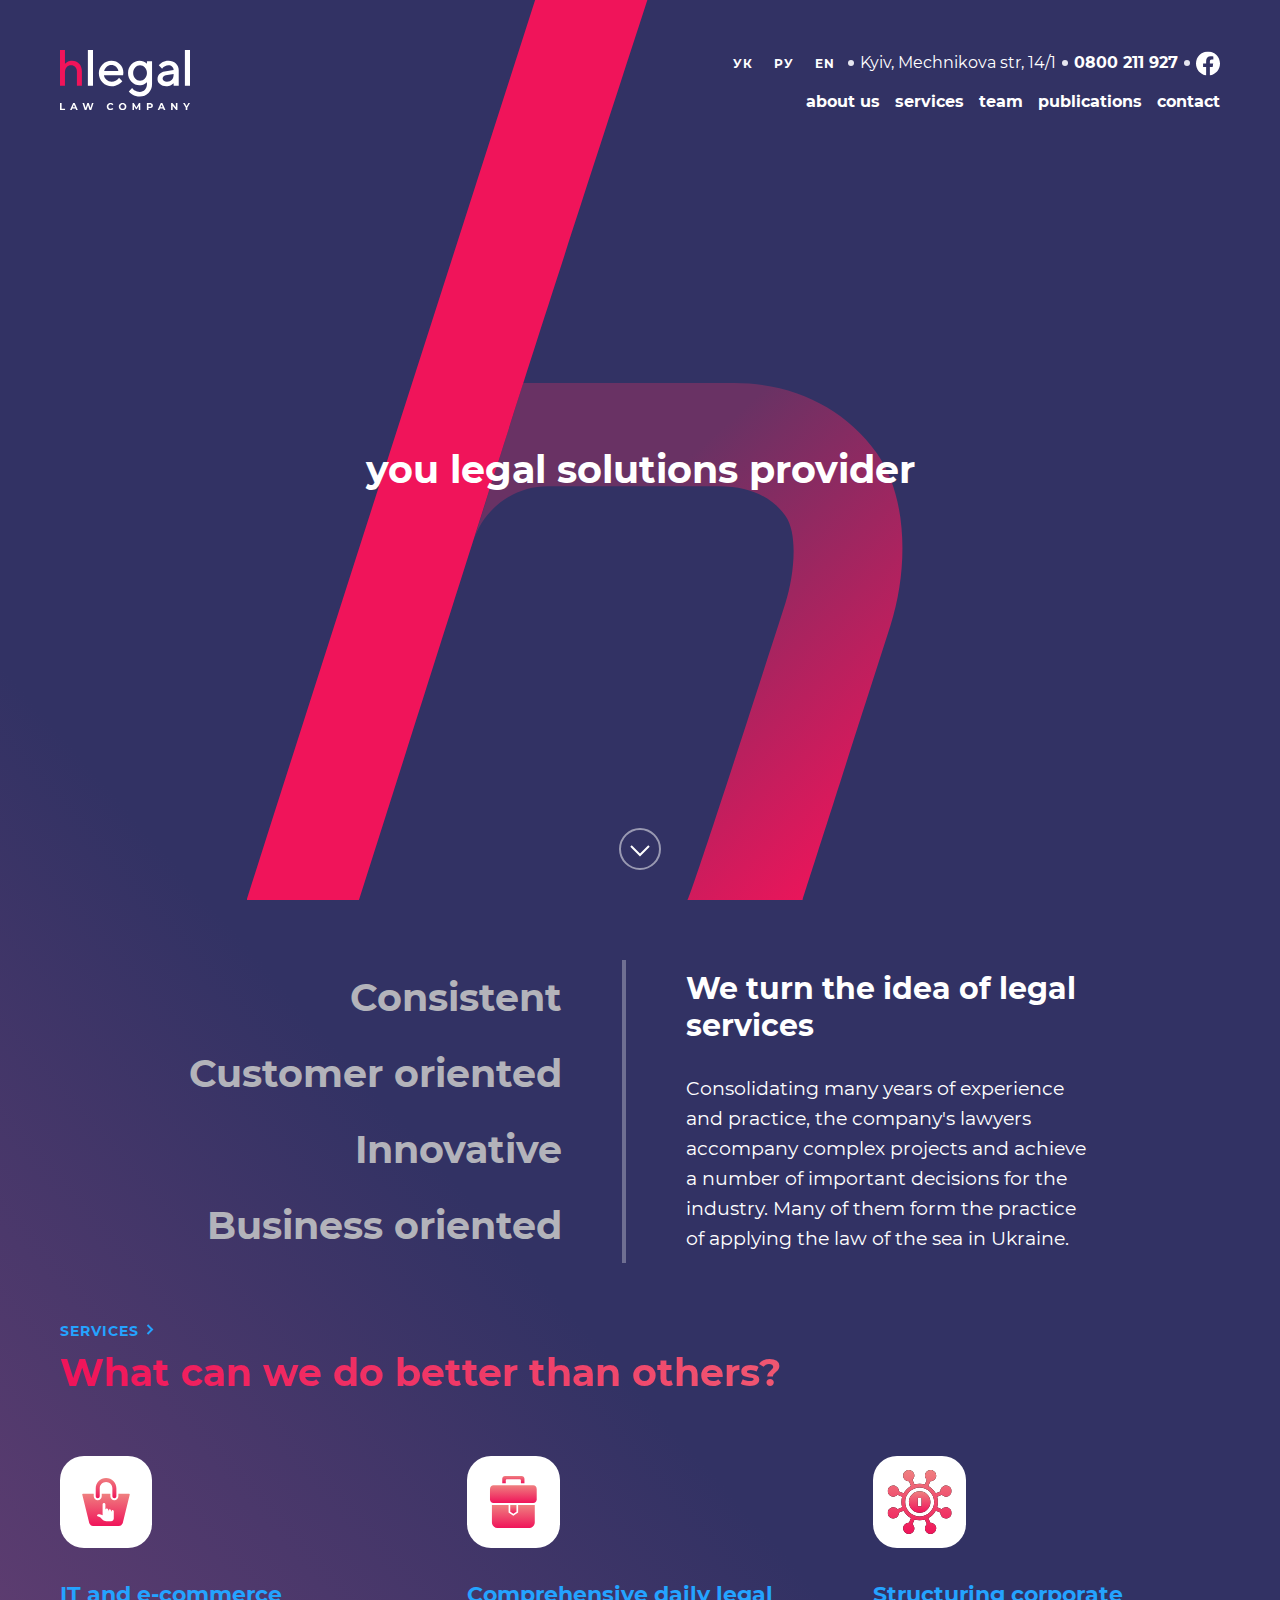
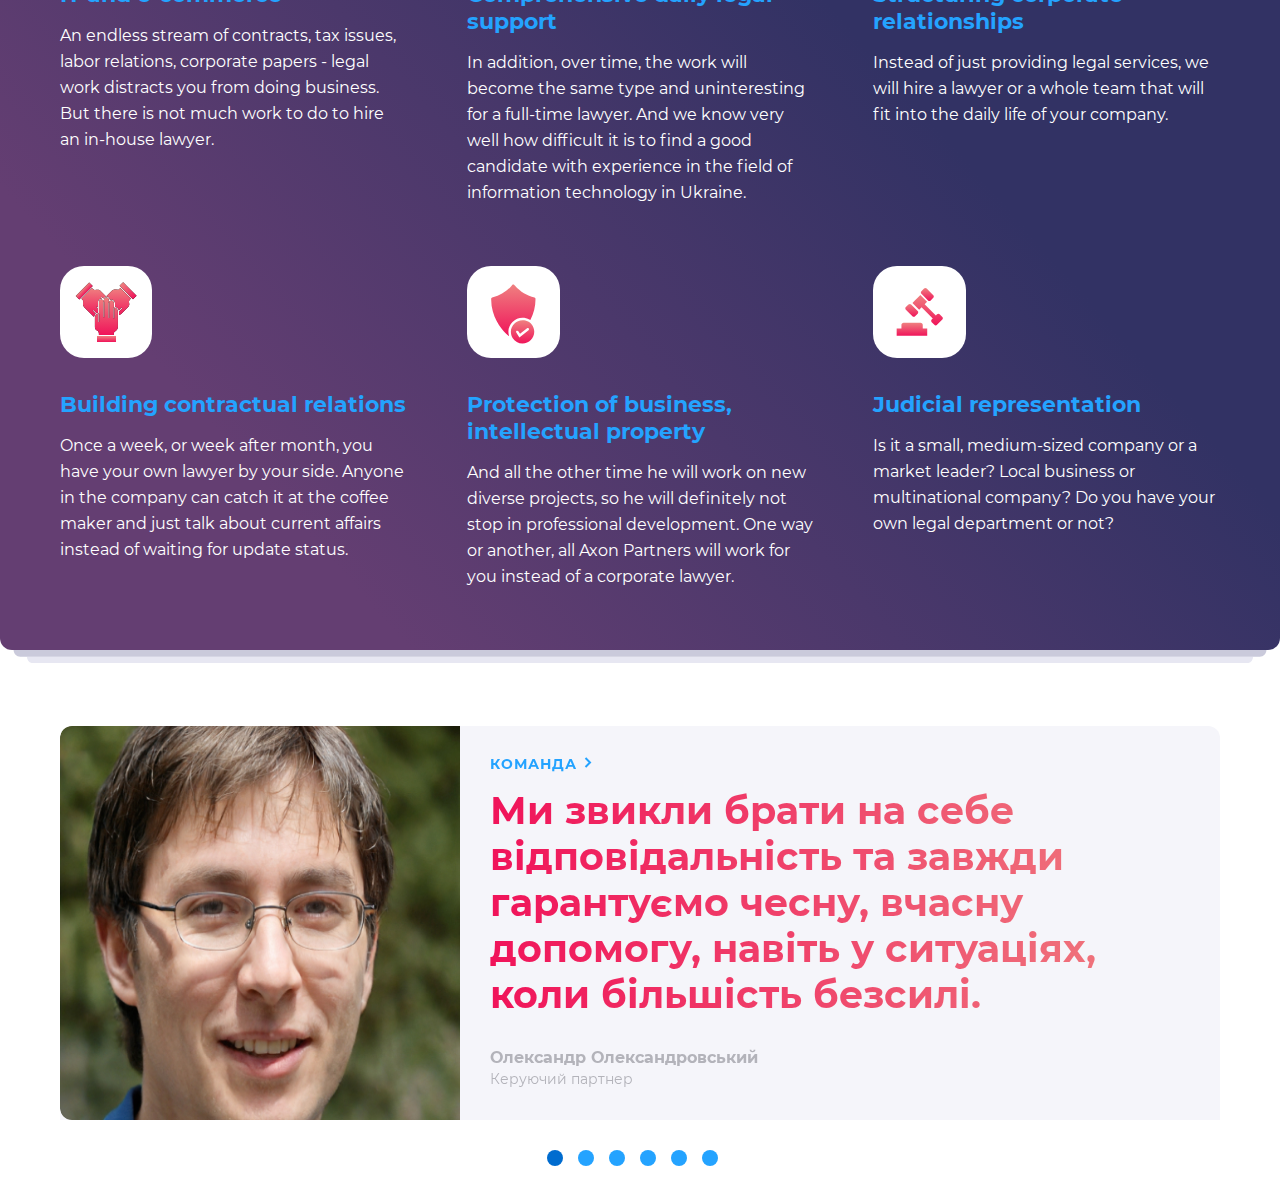
==== commit bd3e6a77: "slider" ====
--- a/html/index.html
+++ b/html/index.html
@@ -4,6 +4,8 @@
     <meta charset="UTF-8">
     <meta name="viewport" content="width=device-width, initial-scale=1.0">
     <link rel="stylesheet" href="../css/reset.css">
+    <link rel="stylesheet" href="../assets/slick/slick.css">
+    <link rel="stylesheet" href="../assets/slick/slick-theme.css">
     <link rel="stylesheet" href="../css/styles.css">
     <title>hlegal</title>
 </head>
@@ -147,11 +149,11 @@
             <section class="services">
                 <div class="services__container">
                     <a href="services.htm" class="caption-link caption-link__section">
-                        <h3 class="caption__section">Services
+                        <h5 class="caption__section">Services
                             <svg width="12" height="13" viewBox="0 0 12 13" fill="none" xmlns="http://www.w3.org/2000/svg">
                                 <path class="img__arrow" d="M3.5 2L8 6.5L3.5 11" stroke="#24A3FF" stroke-width="2"/>
                             </svg>
-                        </h3>   
+                        </h5>   
                     </a>
                     <h2 class="services__title">
                         What can we do better than others?
@@ -224,6 +226,128 @@
             <path d="M20 0H1900V0C1900 5.52285 1895.52 10 1890 10H29.9999C24.4771 10 20 5.52285 20 0V0Z" fill="#CACADB"/>
         </svg>            
     </section>
+    <main class="main">
+        <div class="_container">
+            <section class="slider">
+                <div class="slider__list">
+                    <div class="slider__item">
+                        <div class="slider__img">
+                            <img class="slider__photo" src="../images/team/alexandrovsky.jpg" alt="alexandrovsky photo">
+                        </div>
+                        <div class="slider__content">
+                            <a href="services.htm" class="caption-link caption-link__section">
+                                <h5 class="caption__section">команда
+                                    <svg width="12" height="13" viewBox="0 0 12 13" fill="none" xmlns="http://www.w3.org/2000/svg">
+                                        <path class="img__arrow" d="M3.5 2L8 6.5L3.5 11" stroke="#24A3FF" stroke-width="2"/>
+                                    </svg>
+                                </h5>   
+                            </a>
+                            <h2 class="slider__title">Ми звикли брати на себе відповідальність та завжди гарантуємо чесну, вчасну допомогу, навіть у ситуаціях, коли більшість безсилі.</h2>
+                            <a href="#" class="slider__partner-link">
+                                <h6 class="slider__subtitle">Олександр Олександровський</h6>
+                            </a>
+                            <p class="slider__text">Керуючий партнер</p>    
+                        </div>
+                    </div>
+                    <div class="slider__item">
+                        <div class="slider__img">
+                            <img class="slider__photo" src="../images/team/patrikov.jpg" alt="patrikov photo">
+                        </div>
+                        <div class="slider__content">
+                            <a href="services.htm" class="caption-link caption-link__section">
+                                <h5 class="caption__section">команда
+                                    <svg width="12" height="13" viewBox="0 0 12 13" fill="none" xmlns="http://www.w3.org/2000/svg">
+                                        <path class="img__arrow" d="M3.5 2L8 6.5L3.5 11" stroke="#24A3FF" stroke-width="2"/>
+                                    </svg>
+                                </h5>   
+                            </a>
+                            <h2 class="slider__title">Ми звикли брати на себе відповідальність та завжди гарантуємо чесну, вчасну допомогу, навіть у ситуаціях, коли більшість безсилі.</h2>
+                            <a href="#" class="slider__partner-link">
+                                <h6 class="slider__subtitle">Євген Патріков</h6>
+                            </a>
+                            <p class="slider__text">Партнер, адвокат</p>   
+                        </div>
+                    </div>
+                    <div class="slider__item">
+                        <div class="slider__img">
+                            <img class="slider__photo" src="../images/team/melnik.jpg" alt="melnik photo">
+                        </div>
+                        <div class="slider__content">
+                            <a href="services.htm" class="caption-link caption-link__section">
+                                <h5 class="caption__section">команда
+                                    <svg width="12" height="13" viewBox="0 0 12 13" fill="none" xmlns="http://www.w3.org/2000/svg">
+                                        <path class="img__arrow" d="M3.5 2L8 6.5L3.5 11" stroke="#24A3FF" stroke-width="2"/>
+                                    </svg>
+                                </h5>   
+                            </a>
+                            <h2 class="slider__title">Ми звикли брати на себе відповідальність та завжди гарантуємо чесну, вчасну допомогу, навіть у ситуаціях, коли більшість безсилі.</h2>
+                            <a href="#" class="slider__partner-link">
+                                <h6 class="slider__subtitle">Владислав Мельник</h6>
+                            </a>
+                            <p class="slider__text">Партнер</p>   
+                        </div>
+                    </div>
+                    <div class="slider__item">
+                        <div class="slider__img">
+                            <img class="slider__photo" src="../images/team/binn.jpg" alt="binn photo">
+                        </div>
+                        <div class="slider__content">
+                            <a href="services.htm" class="caption-link caption-link__section">
+                                <h5 class="caption__section">команда
+                                    <svg width="12" height="13" viewBox="0 0 12 13" fill="none" xmlns="http://www.w3.org/2000/svg">
+                                        <path class="img__arrow" d="M3.5 2L8 6.5L3.5 11" stroke="#24A3FF" stroke-width="2"/>
+                                    </svg>
+                                </h5>   
+                            </a>
+                            <h2 class="slider__title">Ми звикли брати на себе відповідальність та завжди гарантуємо чесну, вчасну допомогу, навіть у ситуаціях, коли більшість безсилі.</h2>
+                            <a href="#" class="slider__partner-link">
+                                <h6 class="slider__subtitle">Сергій Бінн</h6>
+                            </a>
+                            <p class="slider__text">Партнер</p>   
+                        </div>
+                    </div>
+                    <div class="slider__item">
+                        <div class="slider__img">
+                            <img class="slider__photo" src="../images/team/kobzar.jpg" alt="kobzar photo">
+                        </div>
+                        <div class="slider__content">
+                            <a href="services.htm" class="caption-link caption-link__section">
+                                <h5 class="caption__section">команда
+                                    <svg width="12" height="13" viewBox="0 0 12 13" fill="none" xmlns="http://www.w3.org/2000/svg">
+                                        <path class="img__arrow" d="M3.5 2L8 6.5L3.5 11" stroke="#24A3FF" stroke-width="2"/>
+                                    </svg>
+                                </h5>   
+                            </a>
+                            <h2 class="slider__title">Ми звикли брати на себе відповідальність та завжди гарантуємо чесну, вчасну допомогу, навіть у ситуаціях, коли більшість безсилі.</h2>
+                            <a href="#" class="slider__partner-link">
+                                <h6 class="slider__subtitle">Оксана Кобзар</h6>
+                            </a>
+                            <p class="slider__text">Партнер, адвокат</p>   
+                        </div>
+                    </div>
+                    <div class="slider__item">
+                        <div class="slider__img">
+                            <img class="slider__photo" src="../images/team/wolk.jpg" alt="wolk photo">
+                        </div>
+                        <div class="slider__content">
+                            <a href="services.htm" class="caption-link caption-link__section">
+                                <h5 class="caption__section">команда
+                                    <svg width="12" height="13" viewBox="0 0 12 13" fill="none" xmlns="http://www.w3.org/2000/svg">
+                                        <path class="img__arrow" d="M3.5 2L8 6.5L3.5 11" stroke="#24A3FF" stroke-width="2"/>
+                                    </svg>
+                                </h5>   
+                            </a>
+                            <h2 class="slider__title">Ми звикли брати на себе відповідальність та завжди гарантуємо чесну, вчасну допомогу, навіть у ситуаціях, коли більшість безсилі.</h2>
+                            <a href="#" class="slider__partner-link">
+                                <h6 class="slider__subtitle">Юлія Волк</h6>
+                            </a>
+                            <p class="slider__text">Юрист, адвокат</p>   
+                        </div>
+                    </div>
+                </div>
+            </section>
+        </div>
+    </main>
 
 
 
@@ -241,5 +365,8 @@
             menu.classList.remove('menu--open')
         });
     </script>
+    <script src="../js/jquery-3.6.0.min.js"></script>
+    <script src="../assets/slick/slick.js"></script>
+    <script src="../js/script.js"></script>
 </body>
 </html>--- a/css/styles.css
+++ b/css/styles.css
@@ -184,6 +184,11 @@
   height: 100%;
 }
 
+@media (max-width: 904px) {
+  .shaddow-line {
+    margin-bottom: 0;
+  }
+}
 .header__container {
   display: grid;
   grid-template-columns: 155px 1fr;
@@ -518,6 +523,104 @@
     grid-template-columns: repeat(auto-fill, minmax(290px, 1fr));
   }
 }
+.slider__list {
+  background-color: #F5F5FA;
+  border-radius: 12px;
+}
+.slider__item {
+  display: grid !important;
+  grid-template-columns: 400px 1fr;
+}
+.slider__img {
+  width: 400px;
+  overflow: hidden;
+  height: 100%;
+}
+.slider__photo {
+  width: 410px;
+  height: 100%;
+}
+.slider__content {
+  padding: 30px;
+}
+.slider__title {
+  padding-top: 5px;
+  margin-bottom: 30px;
+  font-weight: bold;
+  font-size: 38px;
+  line-height: 46px;
+  color: transparent;
+  -webkit-background-clip: text;
+  background-image: linear-gradient(90.13deg, #F0145A 0.84%, #EF8080 99.96%);
+}
+.slider__text {
+  font-weight: normal;
+  font-size: 14px;
+  line-height: 22px;
+  color: #B3B3BA;
+}
+
+.slider__subtitle {
+  font-weight: bold;
+  font-size: 16px;
+  line-height: 20px;
+  color: #B3B3BA;
+}
+.slider__partner-link {
+  text-decoration: none;
+}
+
+.slider__dots {
+  display: flex;
+  padding-top: 30px;
+  justify-content: center;
+  background-color: #fff;
+}
+
+.slider__dots li {
+  margin-right: 15px;
+}
+
+.slider__dots button {
+  font-size: 0;
+  width: 16px;
+  height: 16px;
+  border-radius: 50%;
+  color: #24A3FF;
+  background-color: #24A3FF;
+  border: 0;
+}
+
+.slider__dots li.slick-active button {
+  background-color: #006CCF;
+}
+
+.slick-list {
+  border-radius: 12px;
+}
+
+@media (max-width: 1023px) {
+  .slider__item {
+    grid-template-columns: 1fr;
+  }
+
+  .slider__img {
+    width: 100%;
+    overflow: hidden;
+    height: 500px;
+  }
+
+  .slider__photo {
+    width: 100%;
+    height: 510px;
+  }
+}
+@media (max-width: 648px) {
+  .slider__title {
+    font-size: 30px;
+    line-height: 37px;
+  }
+}
 ._container {
   max-width: 1720px;
   padding: 0 60px;
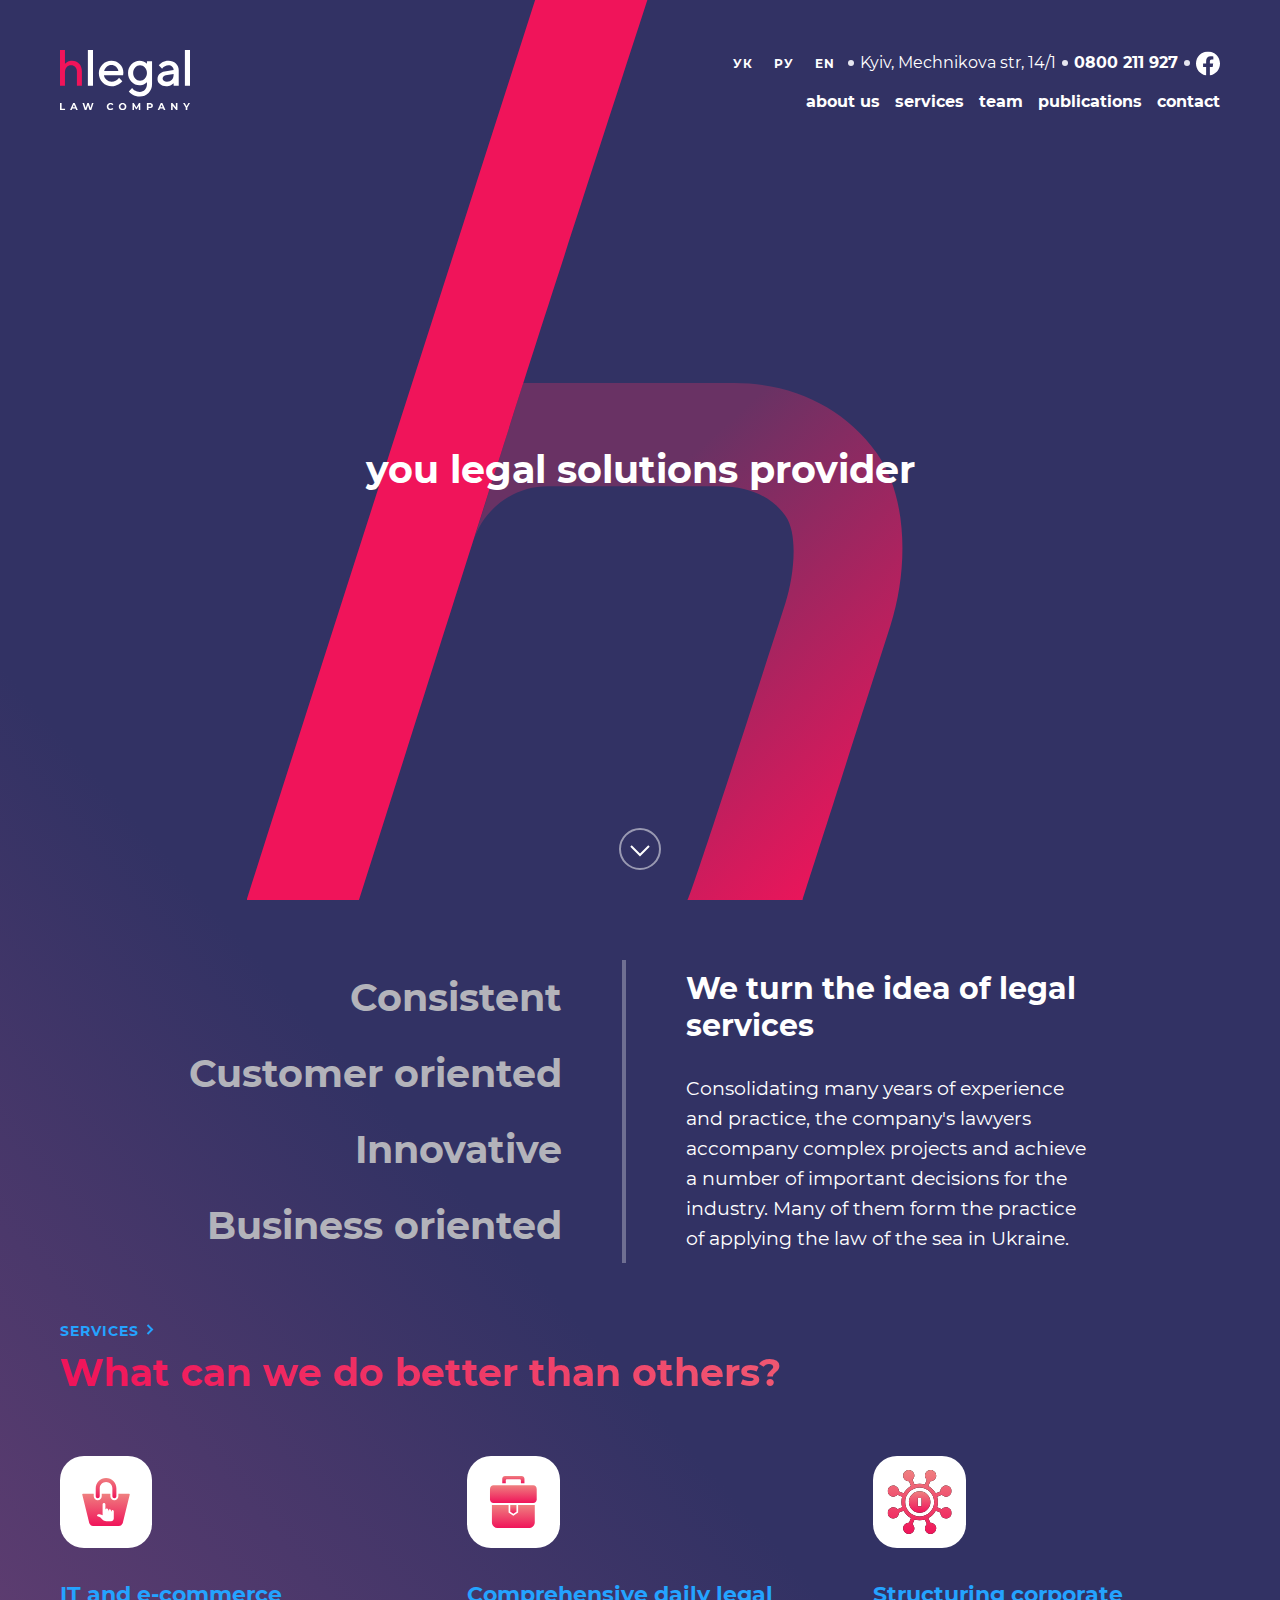
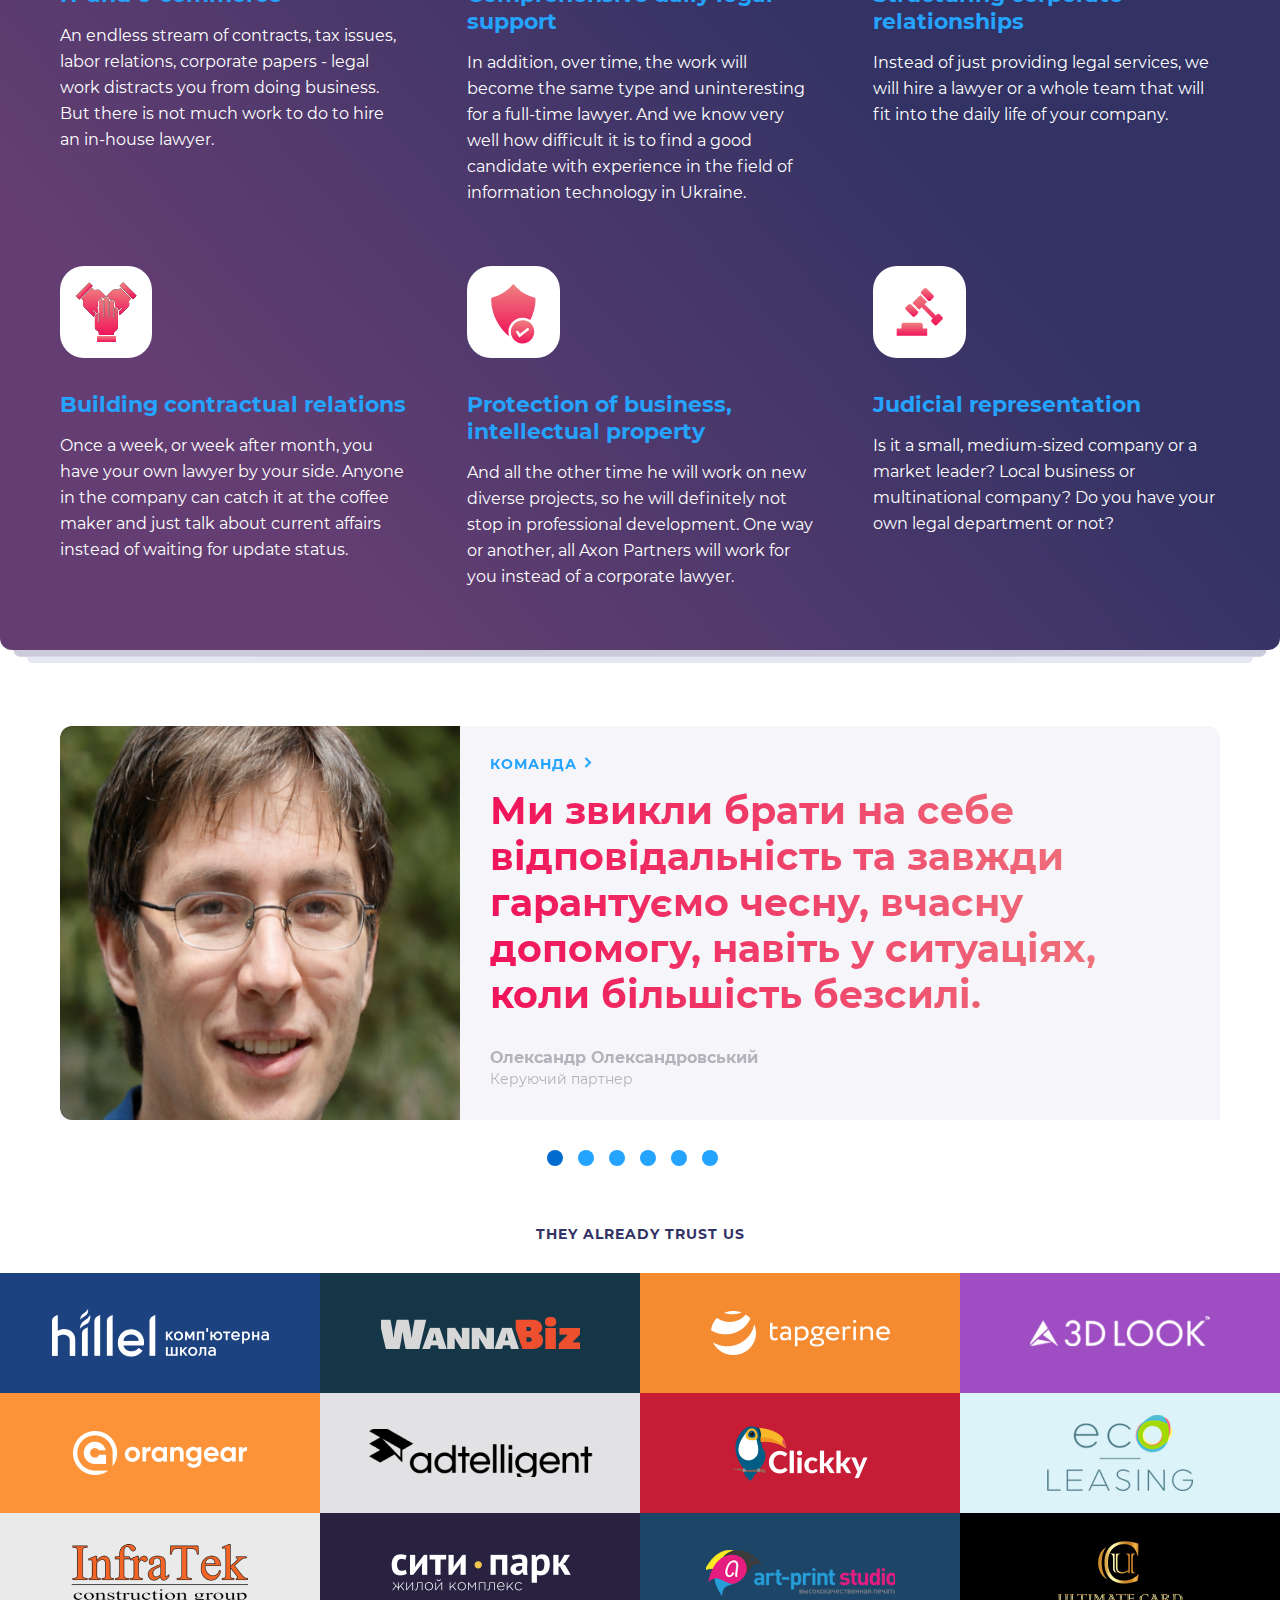
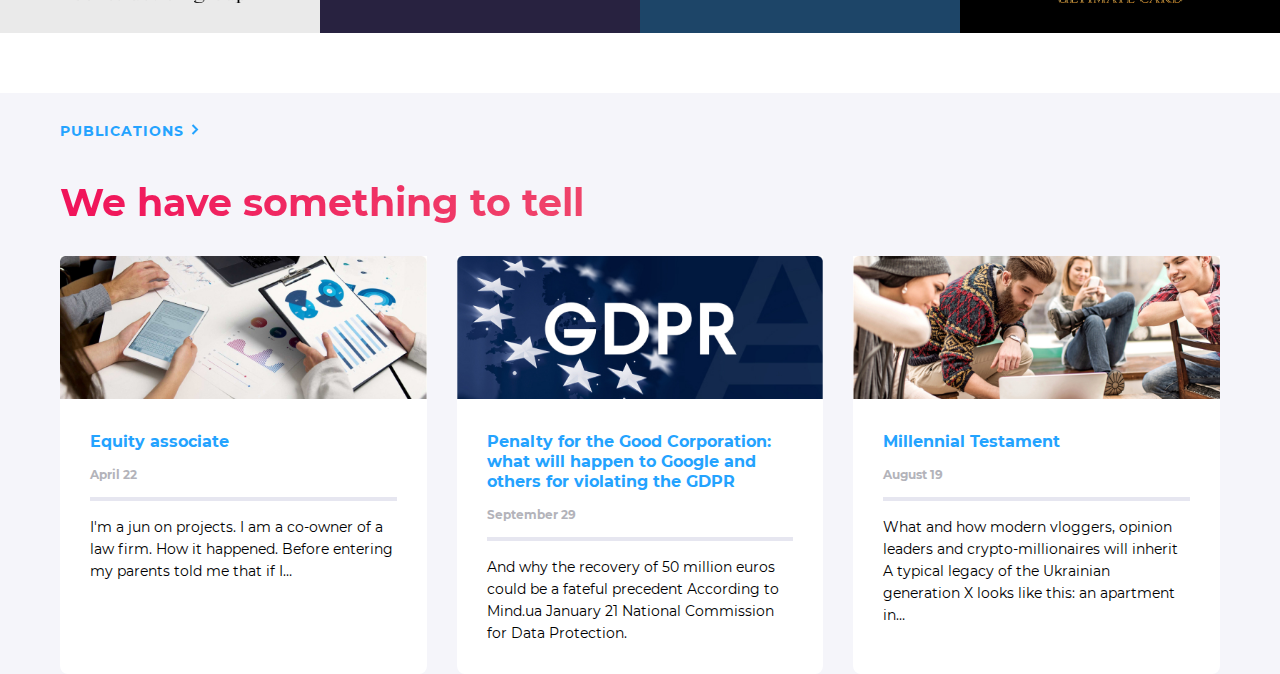
==== commit 7215b6b2: "index finished main" ====
--- a/html/index.html
+++ b/html/index.html
@@ -346,7 +346,122 @@
                     </div>
                 </div>
             </section>
+            <section class="clients_nopadding">
+                <div class="main__clients clients">
+                    <h3 class="clients__title">They already trust us</h3>
+                    <div class="clients__list">
+                        <div class="clients__item hillel-logo">
+                            <a href="" class="clients__link">
+                                <img src="../images/clients-logo/hillel.png" alt="hillel logo" class="clients__logo">
+                            </a>
+                        </div>
+                        <div class="clients__item wannabiz-logo">
+                            <a href="" class="clients__link">
+                                <img src="../images/clients-logo/wannabiz.png" alt="wanna biz logo" class="clients__logo">
+                            </a>
+                        </div>
+                        <div class="clients__item tapgerine-logo">
+                            <a href="" class="clients__link">
+                                <img src="../images/clients-logo/tapgerine.png" alt="tapgerine logo" class="clients__logo">
+                            </a>
+                        </div>
+                        <div class="clients__item look3d-logo">
+                            <a href="" class="clients__link">
+                                <img src="../images/clients-logo/look3d.png" alt="3d look logo" class="clients__logo">
+                            </a>
+                        </div>
+                        <div class="clients__item orangear-logo">
+                            <a href="" class="clients__link">
+                                <img src="../images/clients-logo/orangear.png" alt="orangear logo" class="clients__logo">
+                            </a>
+                        </div>
+                        <div class="clients__item adtelligent-logo">
+                            <a href="" class="clients__link">
+                                <img src="../images/clients-logo/adtelligent.png" alt="adtelligent logo" class="clients__logo">
+                            </a>
+                        </div>
+                        <div class="clients__item clickky-logo">
+                            <a href="" class="clients__link">
+                                <img src="../images/clients-logo/clickky.png" alt="clickky logo" class="clients__logo">
+                            </a>
+                        </div>
+                        <div class="clients__item ecolease-logo">
+                            <a href="" class="clients__link">
+                                <img src="../images/clients-logo/ecolease.png" alt="eco leasing logo" class="clients__logo">
+                            </a>
+                        </div>
+                        <div class="clients__item infratek-logo">
+                            <a href="" class="clients__link">
+                                <img src="../images/clients-logo/infratek.png" alt="infra tek logo" class="clients__logo">
+                            </a>
+                        </div>
+                        <div class="clients__item citypark-logo">
+                            <a href="" class="clients__link">
+                                <img src="../images/clients-logo/citypark.png" alt="city park logo" class="clients__logo">
+                            </a>
+                        </div>
+                        <div class="clients__item artprintstudio-logo">
+                            <a href="" class="clients__link">
+                                <img src="../images/clients-logo/artprintstudio.png" alt="art print studio logo" class="clients__logo">
+                            </a>
+                        </div>
+                        <div class="clients__item ultimatecard-logo">
+                            <a href="" class="clients__link">
+                                <img src="../images/clients-logo/ultimatecard.png" alt="ultimate card logo" class="clients__logo">
+                            </a>
+                        </div>
+                    </div>
+                </div>
+            </section>
         </div>
+        <section class="publications">
+            <div class="publications__container _container">
+                <div class="publications__caption-wrap">
+                    <a href="services.htm" class="caption-link caption-link__section">
+                        <h5 class="caption__section">Publications
+                            <svg width="12" height="13" viewBox="0 0 12 13" fill="none" xmlns="http://www.w3.org/2000/svg">
+                                <path class="img__arrow" d="M3.5 2L8 6.5L3.5 11" stroke="#24A3FF" stroke-width="2"/>
+                            </svg>
+                        </h5>   
+                    </a>
+                </div>
+                <div class="publications__title-wrap">
+                    <h2 class="publications__title">We have something to tell</h2>
+                </div> 
+                <div class="publications__wrapper">
+                    <div class="publications__item">
+                        <img src="../images/publications/Cover_1.jpg" alt="working projects" class="publications_img">
+                        <div class="publications__desc">
+                            <h3 class="publications__item-title">
+                                <a href="" class="publications__item-link">Equity associate</a>
+                            </h3>
+                            <p class="publications__item-date">April 22</p>
+                            <p class="publications__item-text">I'm a jun on projects. I am a co-owner of a law firm. How it happened. Before entering my parents told me that if I…</p>
+                        </div>
+                    </div>
+                    <div class="publications__item">
+                        <img src="../images/publications/Cover_2.jpg" alt="GDPR" class="publications_img">
+                        <div class="publications__desc">
+                            <h3 class="publications__item-title">
+                                <a href="" class="publications__item-link">Penalty for the Good Corporation: what will happen to Google and others for violating the GDPR</a>
+                            </h3>
+                            <p class="publications__item-date">September 29</p>
+                            <p class="publications__item-text">And why the recovery of 50 million euros could be a fateful precedent According to Mind.ua January 21 National Commission for Data Protection.</p>
+                        </div>
+                    </div>
+                    <div class="publications__item">
+                        <img src="../images/publications/Cover_3.jpg" alt="working proces" class="publications_img">
+                        <div class="publications__desc">
+                            <h3 class="publications__item-title">
+                                <a href="" class="publications__item-link">Millennial Testament</a>
+                            </h3>
+                            <p class="publications__item-date">August 19</p>
+                            <p class="publications__item-text">What and how modern vloggers, opinion leaders and crypto-millionaires will inherit A typical legacy of the Ukrainian generation X looks like this: an apartment in…</p>
+                        </div>
+                    </div>
+                </div>   
+            </div>  
+        </section>
     </main>
 
 
--- a/css/styles.css
+++ b/css/styles.css
@@ -523,6 +523,9 @@
     grid-template-columns: repeat(auto-fill, minmax(290px, 1fr));
   }
 }
+.slider {
+  margin-bottom: 60px;
+}
 .slider__list {
   background-color: #F5F5FA;
   border-radius: 12px;
@@ -620,6 +623,189 @@
     font-size: 30px;
     line-height: 37px;
   }
+
+  .slider__img {
+    min-width: 315px;
+    overflow: hidden;
+    height: 500px;
+  }
+}
+.clients_nopadding {
+  margin-left: -60px;
+  margin-right: -60px;
+  margin-bottom: 60px;
+}
+.clients__title {
+  font-weight: bold;
+  font-size: 14px;
+  line-height: 17px;
+  letter-spacing: 1px;
+  text-transform: uppercase;
+  color: #323264;
+  text-align: center;
+  margin-bottom: 30px;
+}
+.clients__list {
+  display: grid;
+  grid-template-columns: repeat(4, 1fr);
+}
+.clients__link {
+  display: flex;
+  height: 120px;
+}
+.clients__logo {
+  margin: auto;
+}
+
+.hillel-logo {
+  background: #1C4280;
+  border-radius: 12px 0 0 0;
+}
+
+.wannabiz-logo {
+  background: #143646;
+}
+
+.tapgerine-logo {
+  background: linear-gradient(0deg, #F48B30, #F48B30), #F48B30;
+}
+
+.look3d-logo {
+  background: #9E4DC3;
+  border-radius: 0 12px 0 0;
+}
+
+.orangear-logo {
+  background: #FD9339;
+}
+
+.adtelligent-logo {
+  background: #E2E2E4;
+}
+
+.clickky-logo {
+  background: #C71C36;
+}
+
+.ecolease-logo {
+  background: #DCF3F9;
+}
+
+.infratek-logo {
+  background: #EAEAEA;
+  border-radius: 0 0 0 12px;
+}
+
+.citypark-logo {
+  background: #282240;
+}
+
+.artprintstudio-logo {
+  background: #1D4568;
+}
+
+.ultimatecard-logo {
+  background: #000000;
+  border-radius: 0 0 12px 0;
+}
+
+@media (max-width: 1919px) {
+  .clients__item {
+    border-radius: 0;
+  }
+}
+@media (max-width: 1023px) {
+  .clients__list {
+    grid-template-columns: repeat(3, 1fr);
+  }
+}
+@media (max-width: 767px) {
+  .clients_nopadding {
+    margin-left: -30px;
+    margin-right: -30px;
+    margin-bottom: 30px;
+  }
+
+  .clients__list {
+    grid-template-columns: 1fr;
+  }
+}
+.publications {
+  background-color: #F5F5FA;
+}
+.publications__caption-wrap {
+  padding: 30px 0;
+}
+.publications__title {
+  font-weight: bold;
+  font-size: 38px;
+  line-height: 46px;
+  color: transparent;
+  -webkit-background-clip: text;
+  background-image: linear-gradient(90.13deg, #F0145A 0.84%, #EF8080 99.96%);
+  margin-bottom: 30px;
+}
+.publications__wrapper {
+  display: grid;
+  grid-template-columns: repeat(3, 1fr);
+  gap: 30px;
+}
+.publications_img {
+  width: 100%;
+  height: auto;
+}
+.publications__item {
+  background-color: #fff;
+  border-radius: 8px;
+}
+.publications__item-title {
+  font-weight: bold;
+  font-size: 16px;
+  line-height: 20px;
+  margin-bottom: 15px;
+}
+.publications__item-link {
+  text-decoration: none;
+  color: #24A3FF;
+}
+.publications__item-date {
+  font-weight: bold;
+  font-size: 12px;
+  line-height: 15px;
+  color: #B3B3BA;
+  margin-bottom: 15px;
+}
+.publications__item-text {
+  font-weight: normal;
+  font-size: 14px;
+  line-height: 22px;
+  border-top: 4px solid #E6E6F0;
+  padding-top: 15px;
+}
+.publications__desc {
+  padding: 30px;
+}
+
+@media (max-width: 1023px) {
+  .publications__wrapper {
+    grid-template-columns: repeat(2, 1fr);
+  }
+
+  .publications__item:last-child {
+    grid-column-start: 1;
+    grid-column-end: 3;
+    margin-bottom: 30px;
+  }
+}
+@media (max-width: 767px) {
+  .publications__wrapper {
+    grid-template-columns: 1fr;
+  }
+
+  .publications__item:last-child {
+    grid-column-start: 1;
+    grid-column-end: 2;
+  }
 }
 ._container {
   max-width: 1720px;
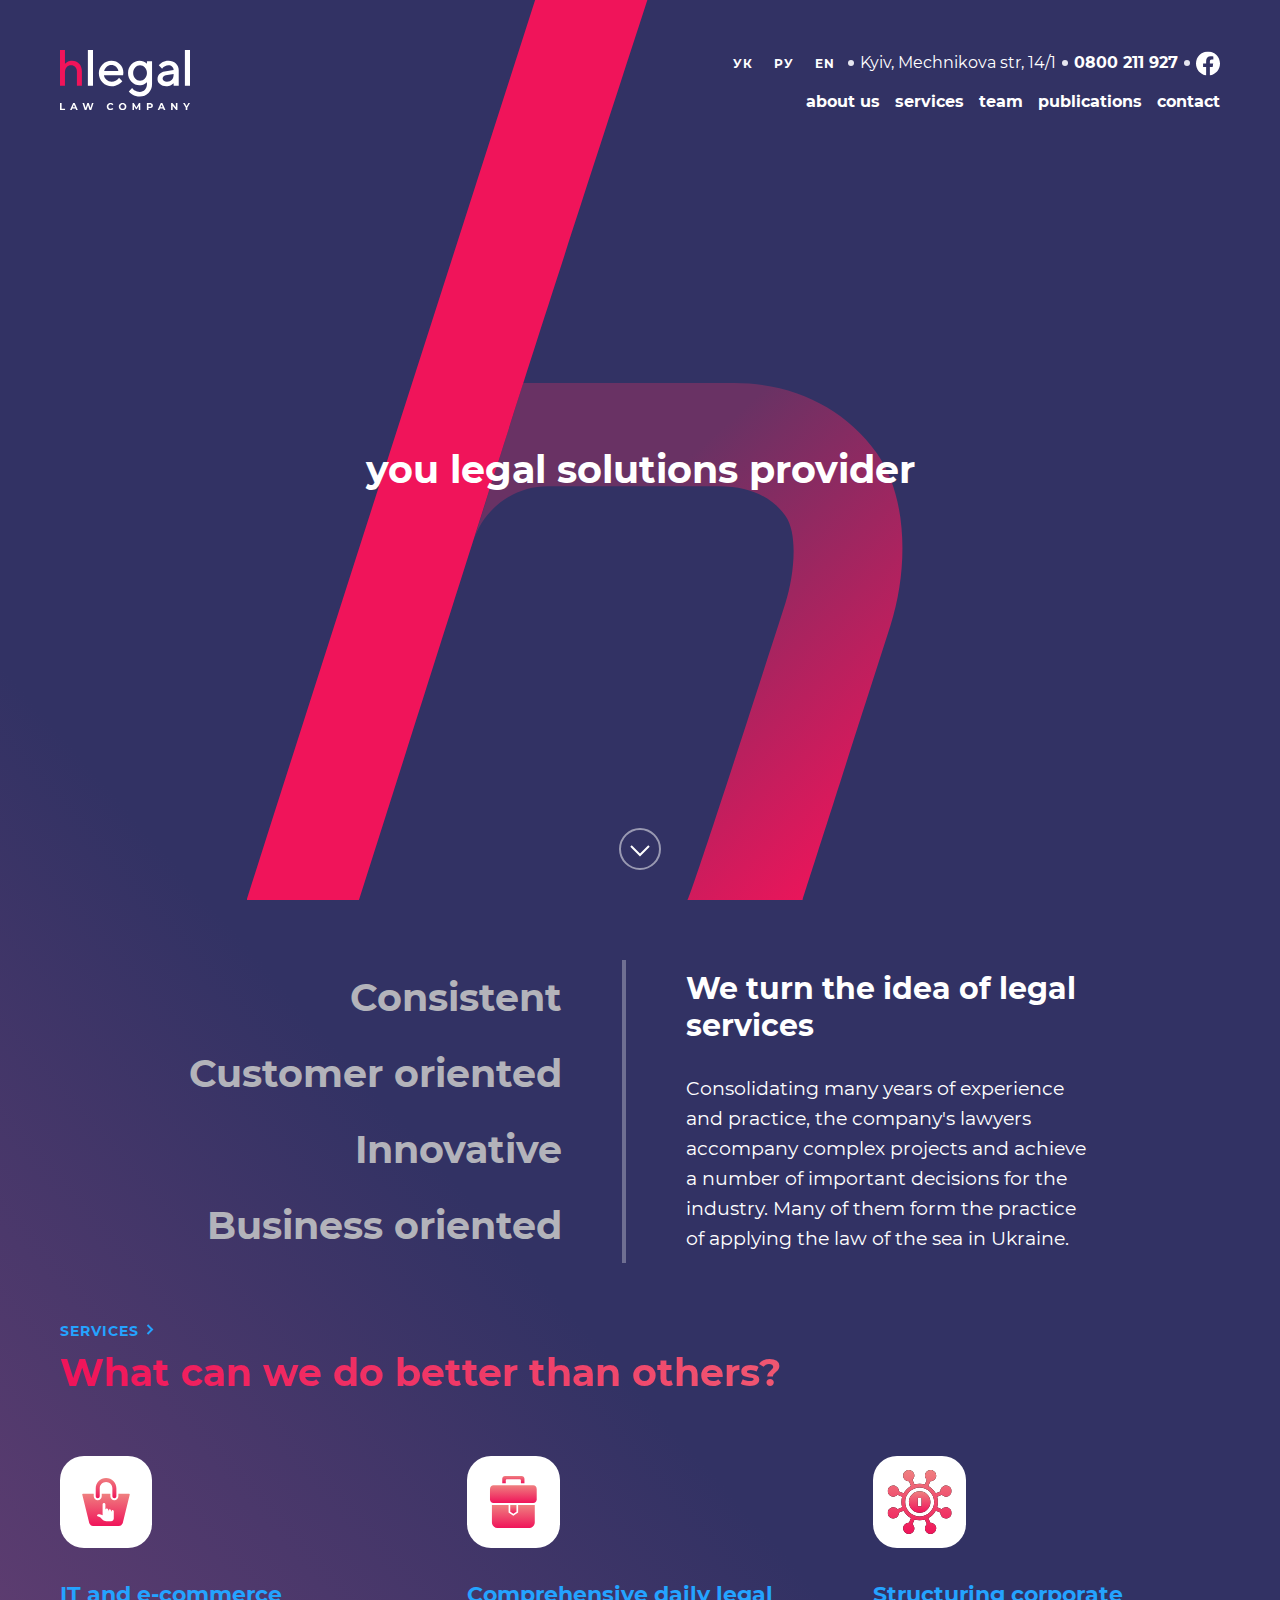
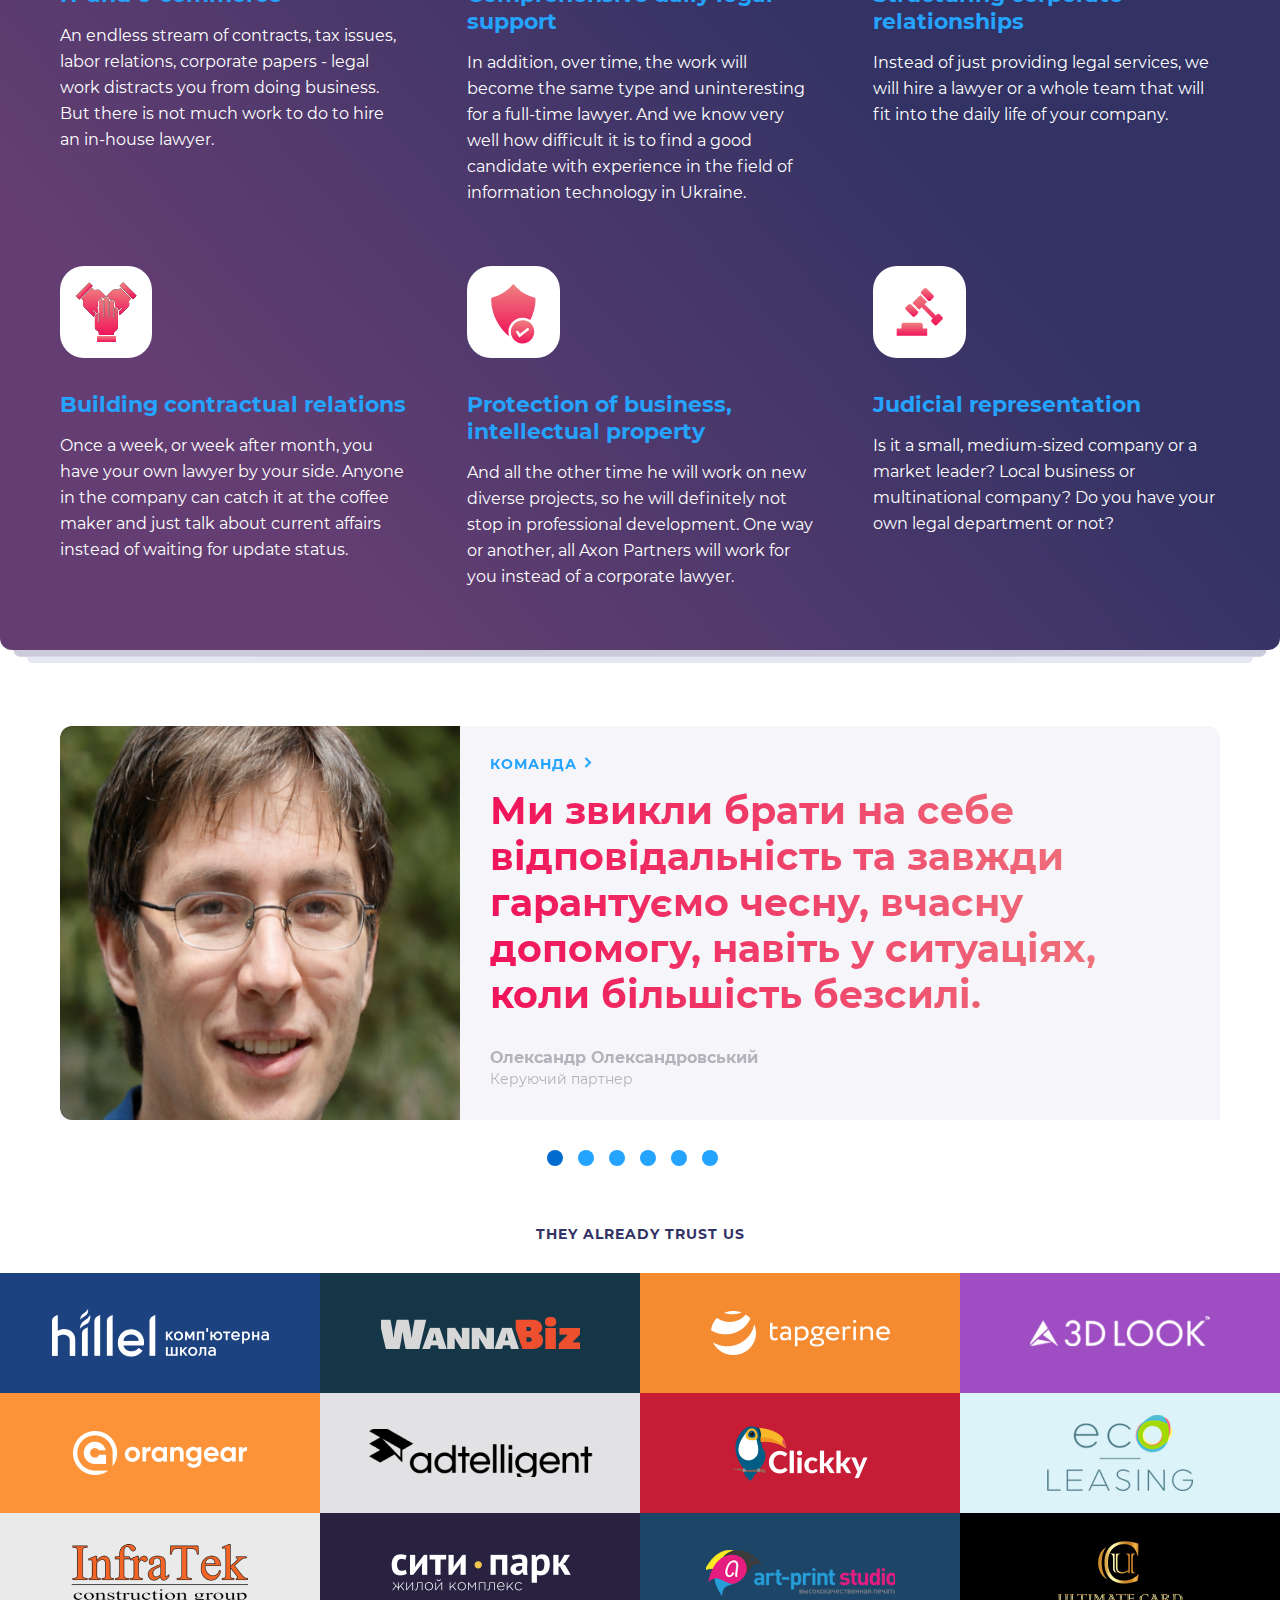
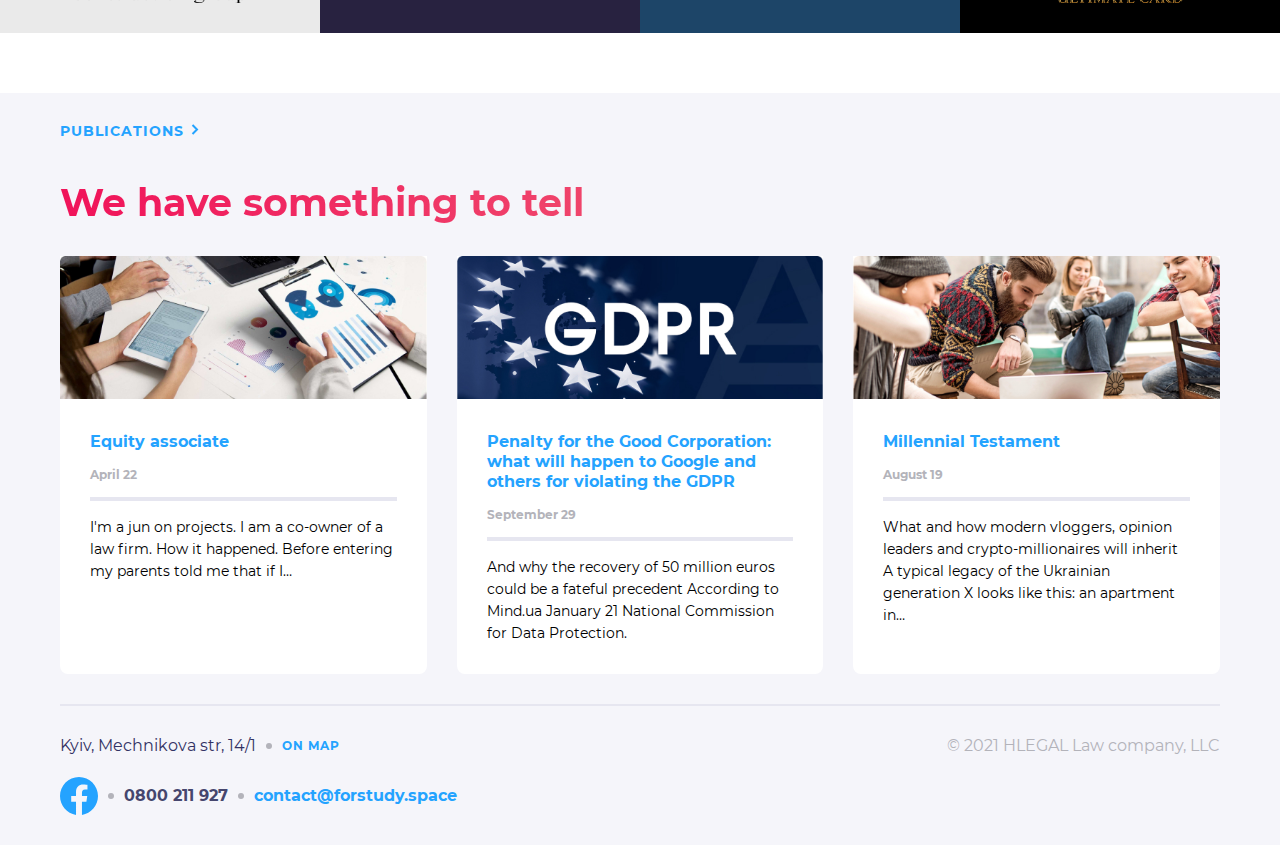
==== commit 6d0652c0: "index all page" ====
--- a/html/index.html
+++ b/html/index.html
@@ -235,7 +235,7 @@
                             <img class="slider__photo" src="../images/team/alexandrovsky.jpg" alt="alexandrovsky photo">
                         </div>
                         <div class="slider__content">
-                            <a href="services.htm" class="caption-link caption-link__section">
+                            <a href="team.html" class="caption-link caption-link__section">
                                 <h5 class="caption__section">команда
                                     <svg width="12" height="13" viewBox="0 0 12 13" fill="none" xmlns="http://www.w3.org/2000/svg">
                                         <path class="img__arrow" d="M3.5 2L8 6.5L3.5 11" stroke="#24A3FF" stroke-width="2"/>
@@ -417,7 +417,7 @@
         <section class="publications">
             <div class="publications__container _container">
                 <div class="publications__caption-wrap">
-                    <a href="services.htm" class="caption-link caption-link__section">
+                    <a href="publications.html" class="caption-link caption-link__section">
                         <h5 class="caption__section">Publications
                             <svg width="12" height="13" viewBox="0 0 12 13" fill="none" xmlns="http://www.w3.org/2000/svg">
                                 <path class="img__arrow" d="M3.5 2L8 6.5L3.5 11" stroke="#24A3FF" stroke-width="2"/>
@@ -463,6 +463,35 @@
             </div>  
         </section>
     </main>
+    <footer class="footer">
+        <div class="_container">
+            <div class="footer__container">
+                <div class="footer__on-map">
+                    <p class="footer__address">Kyiv, Mechnikova str, 14/1</p>
+                    <a href="#" class="footer__address-link">On map</a>
+                </div>
+                <div class="footer__copyright">
+                    <p class="footer__copy">© 2021 HLEGAL Law company, LLC</p>
+                </div>
+                <div class="footer__contacts">
+                    <a href="#" class="footer__facebook">
+                        <svg width="38" height="38" viewBox="0 0 38 38" fill="none" xmlns="http://www.w3.org/2000/svg">
+                            <g clip-path="url(#clip0_23236_858)">
+                            <path class="main-info__facebook-logo" d="M38 19.1161C38 8.55857 29.4934 0 19 0C8.50658 0 0 8.55857 0 19.1161C0 28.6575 6.94803 36.5659 16.0312 38V24.6419H11.207V19.1161H16.0312V14.9046C16.0312 10.1136 18.8678 7.46723 23.2078 7.46723C25.2866 7.46723 27.4609 7.84059 27.4609 7.84059V12.545H25.0651C22.7048 12.545 21.9688 14.0185 21.9688 15.5302V19.1161H27.2383L26.3959 24.6419H21.9688V38C31.052 36.5659 38 28.6575 38 19.1161Z" fill="#24A3FF"/>
+                            </g>
+                            <defs>
+                            <clipPath id="clip0_23236_858">
+                            <rect width="38" height="38" fill="white"/>
+                            </clipPath>
+                            </defs>
+                        </svg>                            
+                    </a>
+                    <a href="tel:0800211927" class="footer__phone">0800 211 927</a>
+                    <a href="mailto:contact@forstudy.space" class="footer__email">contact@forstudy.space</a>
+                </div>
+            </div>            
+        </div>    
+    </footer>
 
 
 
--- a/css/styles.css
+++ b/css/styles.css
@@ -732,6 +732,7 @@
 }
 .publications {
   background-color: #F5F5FA;
+  padding-bottom: 30px;
 }
 .publications__caption-wrap {
   padding: 30px 0;
@@ -807,6 +808,114 @@
     grid-column-end: 2;
   }
 }
+.footer {
+  background-color: #F5F5FA;
+}
+.footer__container {
+  border-top: 2px solid #E6E6F0;
+  padding: 30px 0;
+  display: grid;
+  grid-template-areas: "footer-address copyright" "footer-contacts footer-contacts";
+}
+.footer__on-map {
+  grid-area: footer-address;
+  display: flex;
+  align-items: center;
+  margin-bottom: 21px;
+}
+.footer__address {
+  font-weight: normal;
+  font-size: 16px;
+  line-height: 20px;
+  color: #323264;
+  display: flex;
+}
+.footer__address-link {
+  font-weight: bold;
+  font-size: 12px;
+  line-height: 15px;
+  letter-spacing: 1px;
+  text-transform: uppercase;
+  color: #24A3FF;
+  text-decoration: none;
+}
+.footer__address-link:hover {
+  color: #F0145A;
+}
+.footer__copyright {
+  grid-area: copyright;
+  justify-content: flex-end;
+  display: flex;
+  justify-content: flex-end;
+}
+.footer__copy {
+  font-weight: normal;
+  font-size: 16px;
+  line-height: 20px;
+  color: #B3B3BA;
+}
+.footer__contacts {
+  grid-area: footer-contacts;
+  display: flex;
+  align-items: center;
+}
+.footer__phone {
+  font-weight: bold;
+  font-size: 16px;
+  line-height: 20px;
+  color: #46466E;
+  text-decoration: none;
+  display: flex;
+}
+.footer__email {
+  font-weight: bold;
+  font-size: 16px;
+  line-height: 20px;
+  color: #24A3FF;
+  text-decoration: none;
+}
+.footer__email:hover {
+  color: #F0145A;
+}
+
+.footer__address::after, .footer__phone::after, .footer__phone::before {
+  content: "";
+  width: 6px;
+  height: 6px;
+  border-radius: 50%;
+  background-color: #B3B3BA;
+  display: flex;
+  align-self: center;
+  margin-left: 10px;
+  margin-right: 10px;
+}
+
+@media (max-width: 767px) {
+  .footer__container {
+    grid-template-areas: "footer-address" "footer-contacts" "copyright";
+  }
+
+  .footer__address::after, .footer__phone::after, .footer__phone::before {
+    display: none;
+  }
+
+  .footer__on-map, .footer__contacts {
+    flex-direction: column;
+    justify-content: center;
+  }
+
+  .footer__address, .footer__phone, .footer__facebook {
+    margin-bottom: 10px;
+  }
+
+  .footer__contacts {
+    margin-bottom: 30px;
+  }
+
+  .footer__copyright {
+    justify-content: center;
+  }
+}
 ._container {
   max-width: 1720px;
   padding: 0 60px;
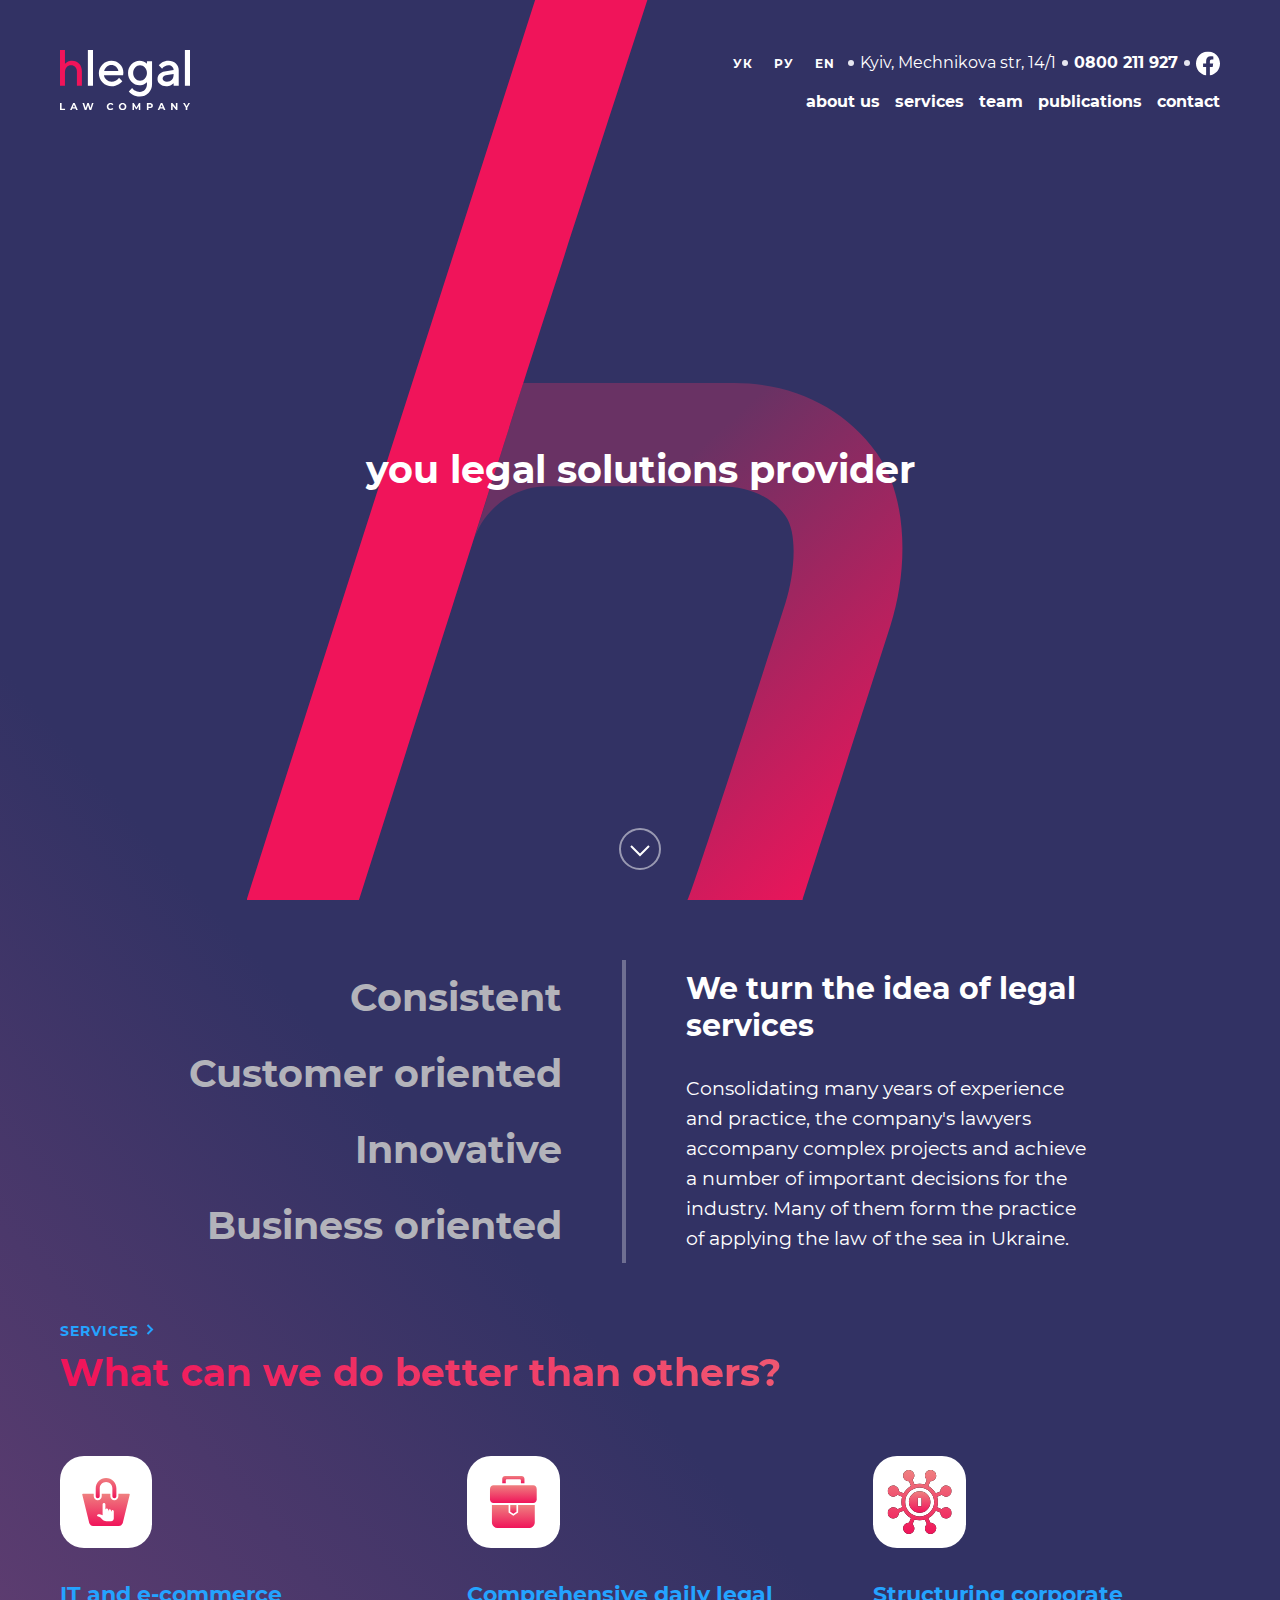
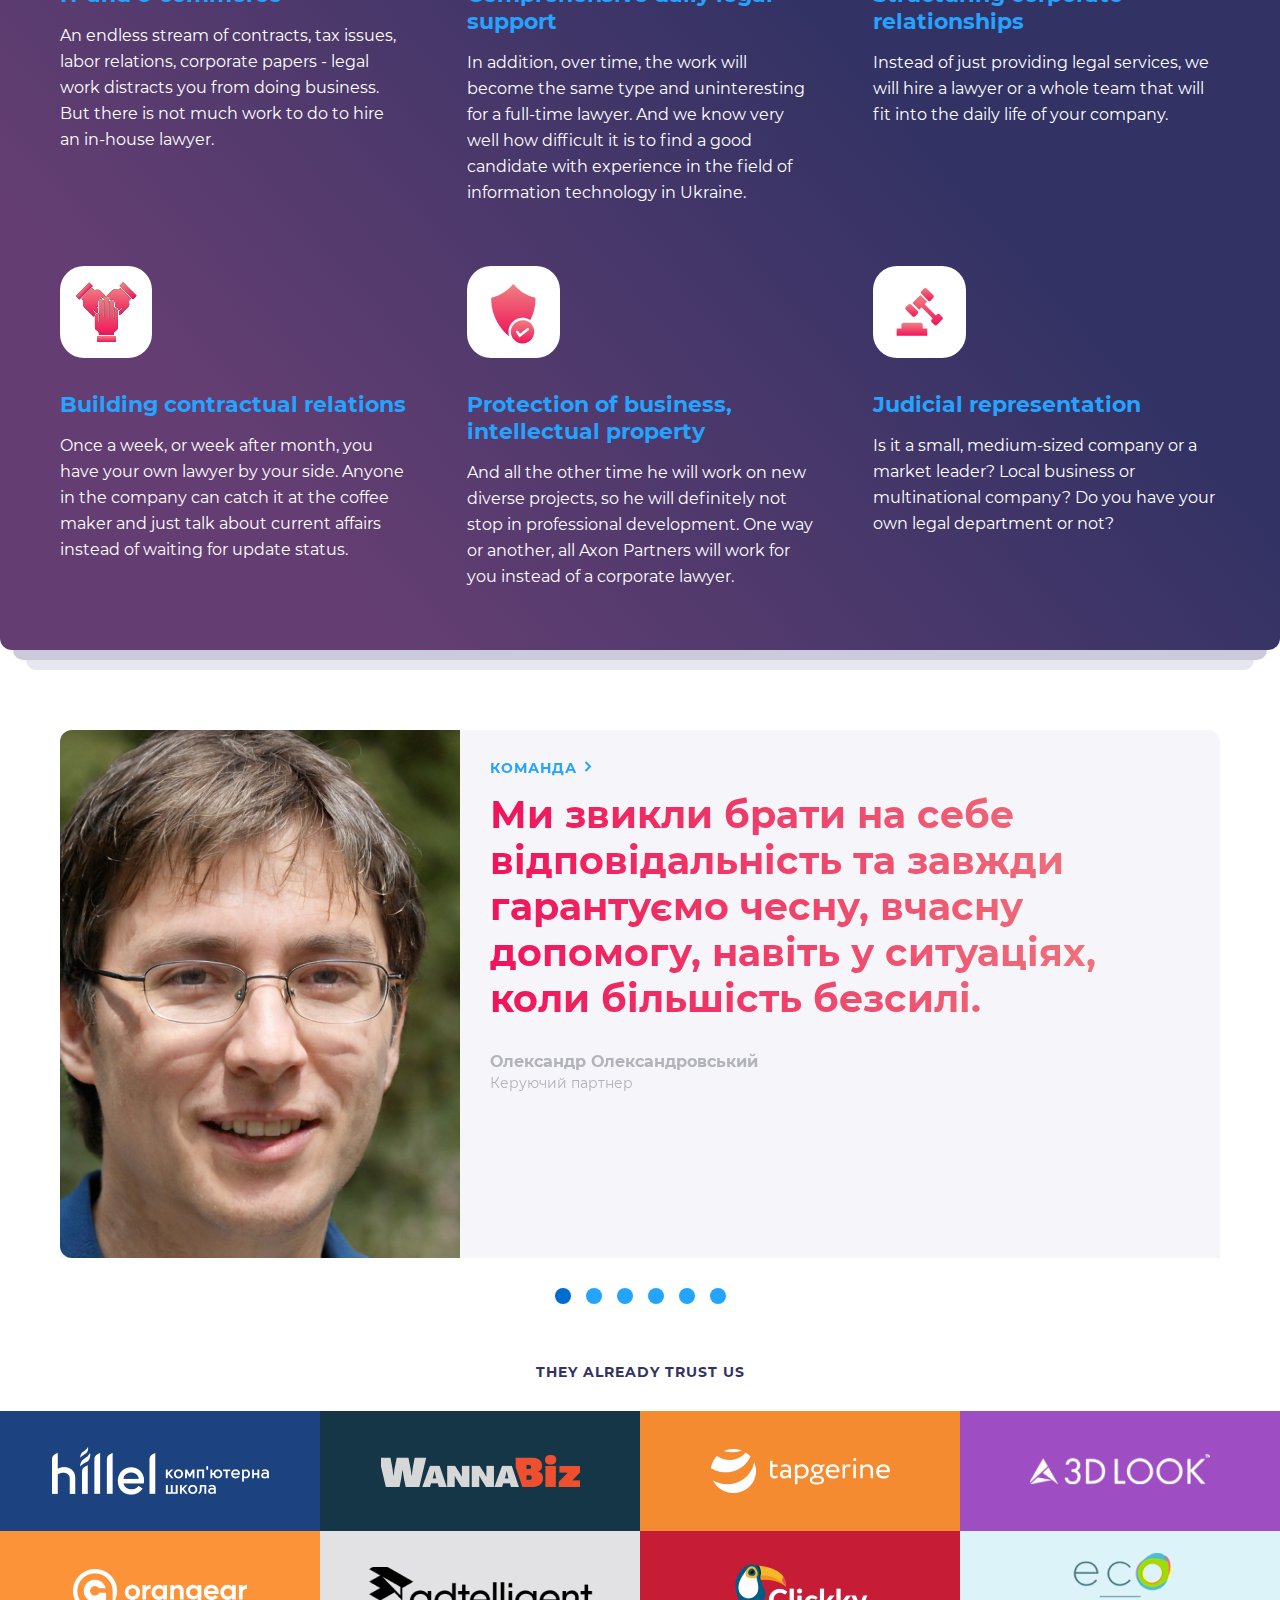
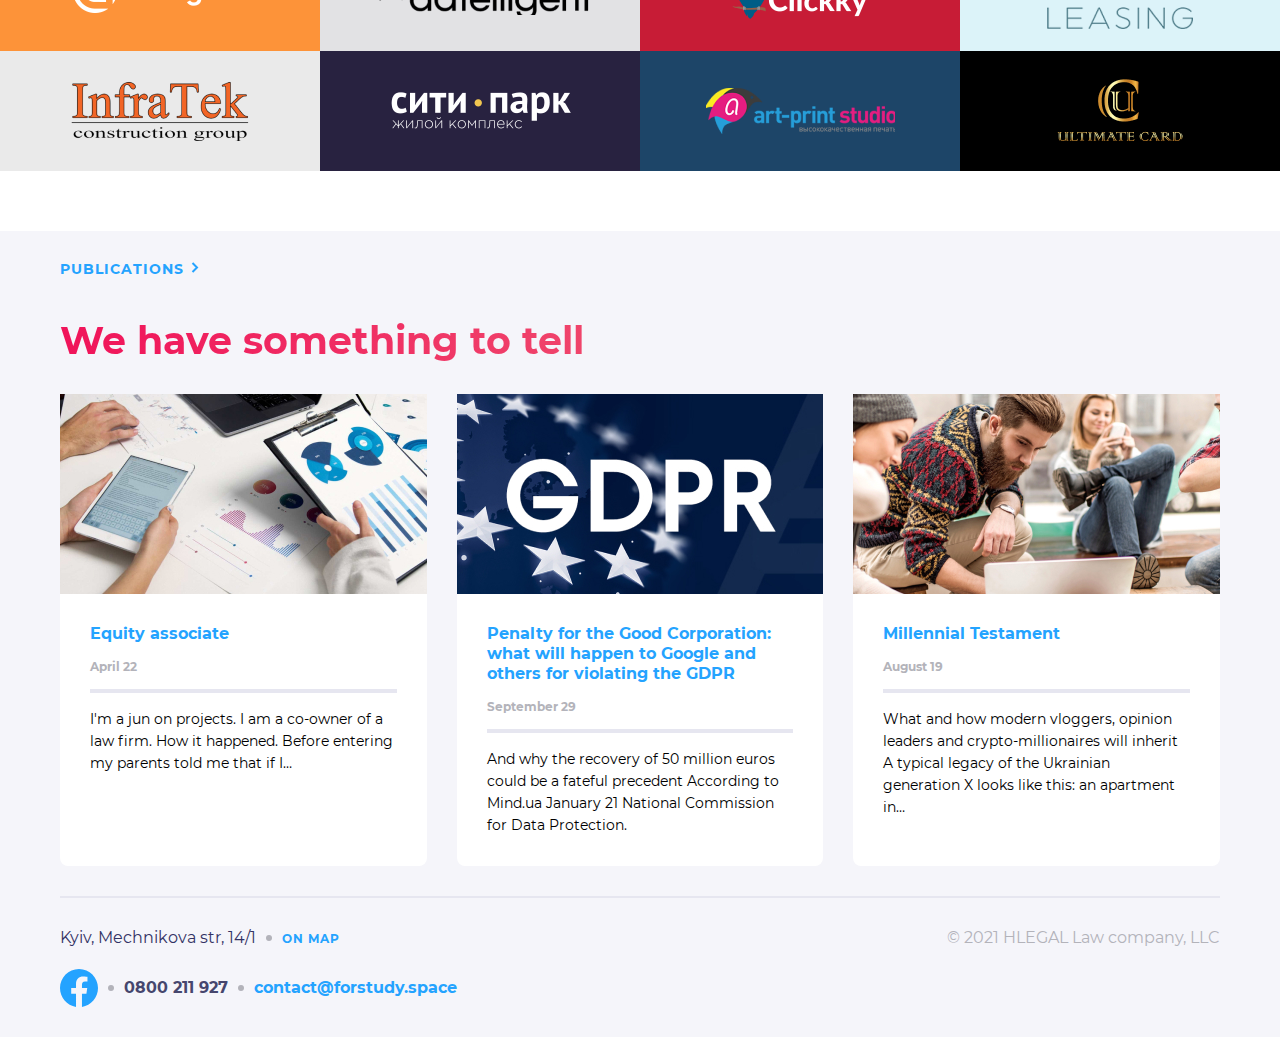
==== commit bd9fe27b: "team entry page" ====
--- a/html/index.html
+++ b/html/index.html
@@ -10,7 +10,7 @@
     <title>hlegal</title>
 </head>
 <body>
-    <section class="gradient gradient__images">
+    <section class="gradient gradient__shaddow">
         <div class="_container">
             <div class="viewport__height viewport">
                 <header class="header">
@@ -30,7 +30,7 @@
                                 </ul>
                             </div>
                             <div class="main-info__links">
-                                <a href="#" class="main-info__adress">Kyiv, Mechnikova str, 14/1</a>
+                                <a href="https://www.google.com/maps/place/%D0%B2%D1%83%D0%BB%D0%B8%D1%86%D1%8F+%D0%9C%D0%B5%D1%87%D0%BD%D0%B8%D0%BA%D0%BE%D0%B2%D0%B0,+14%2F1,+%D0%9A%D0%B8%D1%97%D0%B2,+02000/@50.436795,30.5305163,17z/data=!3m1!4b1!4m5!3m4!1s0x40d4cf07295b8e39:0x17b2112e2dc0e7a!8m2!3d50.436795!4d30.532705" class="main-info__adress">Kyiv, Mechnikova str, 14/1</a>
                                 <a href="tel:0800211927" class="main-info__phone">0800 211 927</a>
                                 <a href="#" class="main-info__facebook">
                                     <svg width="24" height="25" viewBox="0 0 24 25" fill="none" xmlns="http://www.w3.org/2000/svg">
@@ -220,19 +220,13 @@
             </section>     
         </div>
     </section>
-    <section class="shaddow-line">
-        <svg class="shaddow-line__img" width="1920" height="20" viewBox="0 0 1920 20" fill="none" xmlns="http://www.w3.org/2000/svg">
-            <path d="M40 10H1880V10C1880 15.5228 1875.52 20 1870 20H50.0001C44.4772 20 40 15.5228 40 10V10Z" fill="#E7E7F2"/>
-            <path d="M20 0H1900V0C1900 5.52285 1895.52 10 1890 10H29.9999C24.4771 10 20 5.52285 20 0V0Z" fill="#CACADB"/>
-        </svg>            
-    </section>
     <main class="main">
         <div class="_container">
             <section class="slider">
                 <div class="slider__list">
                     <div class="slider__item">
                         <div class="slider__img">
-                            <img class="slider__photo" src="../images/team/alexandrovsky.jpg" alt="alexandrovsky photo">
+                            <img class="slider__photo fill" src="../images/team/Team-1.jpg" alt="alexandrovsky photo">
                         </div>
                         <div class="slider__content">
                             <a href="team.html" class="caption-link caption-link__section">
@@ -251,7 +245,7 @@
                     </div>
                     <div class="slider__item">
                         <div class="slider__img">
-                            <img class="slider__photo" src="../images/team/patrikov.jpg" alt="patrikov photo">
+                            <img class="slider__photo fill" src="../images/team/Team-2.jpg" alt="patrikov photo">
                         </div>
                         <div class="slider__content">
                             <a href="services.htm" class="caption-link caption-link__section">
@@ -270,7 +264,7 @@
                     </div>
                     <div class="slider__item">
                         <div class="slider__img">
-                            <img class="slider__photo" src="../images/team/melnik.jpg" alt="melnik photo">
+                            <img class="slider__photo fill" src="../images/team/Team-3.jpg" alt="melnik photo">
                         </div>
                         <div class="slider__content">
                             <a href="services.htm" class="caption-link caption-link__section">
@@ -289,7 +283,7 @@
                     </div>
                     <div class="slider__item">
                         <div class="slider__img">
-                            <img class="slider__photo" src="../images/team/binn.jpg" alt="binn photo">
+                            <img class="slider__photo fill" src="../images/team/Team-4.jpg" alt="binn photo">
                         </div>
                         <div class="slider__content">
                             <a href="services.htm" class="caption-link caption-link__section">
@@ -308,7 +302,7 @@
                     </div>
                     <div class="slider__item">
                         <div class="slider__img">
-                            <img class="slider__photo" src="../images/team/kobzar.jpg" alt="kobzar photo">
+                            <img class="slider__photo fill" src="../images/team/Team-5.jpg" alt="kobzar photo">
                         </div>
                         <div class="slider__content">
                             <a href="services.htm" class="caption-link caption-link__section">
@@ -327,7 +321,7 @@
                     </div>
                     <div class="slider__item">
                         <div class="slider__img">
-                            <img class="slider__photo" src="../images/team/wolk.jpg" alt="wolk photo">
+                            <img class="slider__photo fill" src="../images/team/Team-6.jpg" alt="wolk photo">
                         </div>
                         <div class="slider__content">
                             <a href="services.htm" class="caption-link caption-link__section">
@@ -430,7 +424,9 @@
                 </div> 
                 <div class="publications__wrapper">
                     <div class="publications__item">
-                        <img src="../images/publications/Cover_1.jpg" alt="working projects" class="publications_img">
+                        <div class="publications__img-wrap">
+                            <img src="../images/publications/Cover_1.jpg" alt="working projects" class="publications_img fill">
+                        </div>                        
                         <div class="publications__desc">
                             <h3 class="publications__item-title">
                                 <a href="" class="publications__item-link">Equity associate</a>
@@ -440,7 +436,9 @@
                         </div>
                     </div>
                     <div class="publications__item">
-                        <img src="../images/publications/Cover_2.jpg" alt="GDPR" class="publications_img">
+                        <div class="publications__img-wrap">
+                            <img src="../images/publications/Cover_2.jpg" alt="GDPR" class="publications_img fill">
+                        </div>                        
                         <div class="publications__desc">
                             <h3 class="publications__item-title">
                                 <a href="" class="publications__item-link">Penalty for the Good Corporation: what will happen to Google and others for violating the GDPR</a>
@@ -450,7 +448,9 @@
                         </div>
                     </div>
                     <div class="publications__item">
-                        <img src="../images/publications/Cover_3.jpg" alt="working proces" class="publications_img">
+                        <div class="publications__img-wrap">
+                            <img src="../images/publications/Cover_3.jpg" alt="working proces" class="publications_img fill">
+                        </div>                        
                         <div class="publications__desc">
                             <h3 class="publications__item-title">
                                 <a href="" class="publications__item-link">Millennial Testament</a>
@@ -465,10 +465,10 @@
     </main>
     <footer class="footer">
         <div class="_container">
-            <div class="footer__container">
+            <div class="footer__container footer__container--border">
                 <div class="footer__on-map">
                     <p class="footer__address">Kyiv, Mechnikova str, 14/1</p>
-                    <a href="#" class="footer__address-link">On map</a>
+                    <a href="https://www.google.com/maps/place/%D0%B2%D1%83%D0%BB%D0%B8%D1%86%D1%8F+%D0%9C%D0%B5%D1%87%D0%BD%D0%B8%D0%BA%D0%BE%D0%B2%D0%B0,+14%2F1,+%D0%9A%D0%B8%D1%97%D0%B2,+02000/@50.436795,30.5305163,17z/data=!3m1!4b1!4m5!3m4!1s0x40d4cf07295b8e39:0x17b2112e2dc0e7a!8m2!3d50.436795!4d30.532705" class="footer__address-link">On map</a>
                 </div>
                 <div class="footer__copyright">
                     <p class="footer__copy">© 2021 HLEGAL Law company, LLC</p>
--- a/css/styles.css
+++ b/css/styles.css
@@ -123,6 +123,28 @@
   color: #FFFFFF;
 }
 
+.gradient__shaddow {
+  position: relative;
+  margin-bottom: 80px;
+}
+.gradient__shaddow::before, .gradient__shaddow::after {
+  content: "";
+  display: block;
+  position: absolute;
+  width: 98%;
+  height: 10px;
+  bottom: -10px;
+  left: 1%;
+  background: #CACADB;
+  border-radius: 0px 0px 12px 12px;
+}
+.gradient__shaddow::after {
+  width: 96%;
+  bottom: -20px;
+  left: 2%;
+  background: #E7E7F2;
+}
+
 @media (max-width: 1919px) {
   .benefits__desc {
     max-width: 580px;
@@ -134,6 +156,10 @@
   }
 }
 @media (max-width: 1023px) {
+  .gradient__shaddow {
+    margin-bottom: 20px;
+  }
+
   .benefits__container {
     flex-direction: column;
     padding: 0 10px;
@@ -174,19 +200,9 @@
     max-width: 100%;
   }
 }
-.shaddow-line {
-  max-width: 1920px;
-  margin: 0 auto 60px auto;
-}
-
-.shaddow-line__img {
-  width: 100%;
-  height: 100%;
-}
-
-@media (max-width: 904px) {
-  .shaddow-line {
-    margin-bottom: 0;
+@media (max-width: 767px) {
+  .gradient__shaddow {
+    margin-bottom: 50px;
   }
 }
 .header__container {
@@ -228,10 +244,6 @@
 }
 .main-info__item:hover {
   background: rgba(255, 255, 255, 0.2);
-  border-radius: 8px;
-}
-.main-info__item:active {
-  background: #F0145A;
   border-radius: 8px;
 }
 .main-info__item:last-child {
@@ -453,13 +465,26 @@
     margin-left: auto;
   }
 }
+.gradient__services {
+  background-image: linear-gradient(228.57deg, #323264 11.93%, #323264 57.17%, #643E72 87.46%);
+  border-radius: 0px 0px 12px 12px;
+}
+
+.services__container-page {
+  padding: 60px 0;
+}
+
+.footer__container--border {
+  border-top: 0;
+}
+
 .services__title {
   font-weight: bold;
   font-size: 38px;
   line-height: 46px;
-  color: transparent;
+  background-image: linear-gradient(90.13deg, #F0145A 0.84%, #EF8080 99.96%);
   -webkit-background-clip: text;
-  background-image: linear-gradient(90.13deg, #F0145A 0.84%, #EF8080 99.96%);
+  -webkit-text-fill-color: transparent;
   margin-bottom: 60px;
   vertical-align: top;
 }
@@ -536,11 +561,10 @@
 }
 .slider__img {
   width: 400px;
-  overflow: hidden;
-  height: 100%;
+  height: 298px;
 }
 .slider__photo {
-  width: 410px;
+  width: 100%;
   height: 100%;
 }
 .slider__content {
@@ -552,9 +576,9 @@
   font-weight: bold;
   font-size: 38px;
   line-height: 46px;
-  color: transparent;
+  background-image: linear-gradient(90.13deg, #F0145A 0.84%, #EF8080 99.96%);
   -webkit-background-clip: text;
-  background-image: linear-gradient(90.13deg, #F0145A 0.84%, #EF8080 99.96%);
+  -webkit-text-fill-color: transparent;
 }
 .slider__text {
   font-weight: normal;
@@ -580,11 +604,11 @@
   background-color: #fff;
 }
 
-.slider__dots li {
+.slider__dots li:not(:last-child), .ach-slider__dots li:not(:last-child) {
   margin-right: 15px;
 }
 
-.slider__dots button {
+.slider__dots button, .ach-slider__dots button {
   font-size: 0;
   width: 16px;
   height: 16px;
@@ -594,7 +618,7 @@
   border: 0;
 }
 
-.slider__dots li.slick-active button {
+.slider__dots li.slick-active button, .ach-slider__dots li.slick-active button {
   background-color: #006CCF;
 }
 
@@ -602,9 +626,58 @@
   border-radius: 12px;
 }
 
+.achievement-slider__list {
+  display: flex;
+}
+.achievement-slider__item {
+  height: 110px;
+  max-width: 370px;
+  background-color: #fff;
+  display: flex !important;
+  justify-content: center;
+  align-items: center;
+  margin-right: 40px;
+  border-radius: 12px;
+}
+.achievement-slider__item:last-child {
+  margin-right: 0;
+}
+.achievement-slider__img {
+  max-width: 100%;
+}
+
+.ach-slider__dots {
+  position: absolute;
+  top: 140px;
+  display: flex;
+  left: 50%;
+}
+
+@media (max-width: 1919px) {
+  .slider__img {
+    height: 344px;
+  }
+
+  .achievement-slider__item {
+    max-width: 330px;
+  }
+}
+@media (max-width: 1439px) {
+  .slider__img {
+    height: 528px;
+  }
+
+  .achievement-slider__item {
+    max-width: 260px;
+  }
+}
 @media (max-width: 1023px) {
   .slider__item {
     grid-template-columns: 1fr;
+  }
+
+  .slider__img {
+    height: 500px;
   }
 
   .slider__img {
@@ -617,8 +690,12 @@
     width: 100%;
     height: 510px;
   }
-}
-@media (max-width: 648px) {
+
+  .achievement-slider__item {
+    max-width: 170px;
+  }
+}
+@media (max-width: 767px) {
   .slider__title {
     font-size: 30px;
     line-height: 37px;
@@ -741,9 +818,9 @@
   font-weight: bold;
   font-size: 38px;
   line-height: 46px;
-  color: transparent;
+  background-image: linear-gradient(90.13deg, #F0145A 0.84%, #EF8080 99.96%);
   -webkit-background-clip: text;
-  background-image: linear-gradient(90.13deg, #F0145A 0.84%, #EF8080 99.96%);
+  -webkit-text-fill-color: transparent;
   margin-bottom: 30px;
 }
 .publications__wrapper {
@@ -753,7 +830,7 @@
 }
 .publications_img {
   width: 100%;
-  height: auto;
+  height: 100%;
 }
 .publications__item {
   background-color: #fff;
@@ -787,6 +864,11 @@
   padding: 30px;
 }
 
+.publications__img-wrap {
+  width: auto;
+  height: 200px;
+}
+
 @media (max-width: 1023px) {
   .publications__wrapper {
     grid-template-columns: repeat(2, 1fr);
@@ -812,10 +894,12 @@
   background-color: #F5F5FA;
 }
 .footer__container {
-  border-top: 2px solid #E6E6F0;
   padding: 30px 0;
   display: grid;
   grid-template-areas: "footer-address copyright" "footer-contacts footer-contacts";
+}
+.footer__container--border {
+  border-top: 2px solid #E6E6F0;
 }
 .footer__on-map {
   grid-area: footer-address;
@@ -916,12 +1000,659 @@
     justify-content: center;
   }
 }
+.pages__container {
+  max-width: 1620px;
+  padding: 0px 10px 0 10px;
+  margin: 0 auto;
+}
+
+@media (max-width: 767px) {
+  .pages__container {
+    padding-top: 0;
+  }
+}
+.about__info {
+  padding: 60px 120px 60px 120px;
+  display: grid;
+  grid-template-columns: 1fr 388px;
+  gap: 30px;
+}
+.about__title, .about__achivement-title {
+  font-weight: bold;
+  font-size: 38px;
+  line-height: 46px;
+  background-image: linear-gradient(90.13deg, #F0145A 0.84%, #EF8080 99.96%);
+  -webkit-background-clip: text;
+  -webkit-text-fill-color: transparent;
+}
+.about__title {
+  margin-bottom: 28px;
+}
+.about__desc {
+  font-weight: normal;
+  font-size: 19px;
+  line-height: 30px;
+}
+.about__desc:not(:last-child) {
+  margin-bottom: 28px;
+}
+.about__achivement {
+  padding-left: 30px;
+  border-left: 4px solid #E6E6F0;
+}
+.about__achivement-item:not(:last-child) {
+  margin-bottom: 40px;
+}
+.about__achivement-statist {
+  margin-bottom: 10px;
+  display: flex;
+  align-items: center;
+}
+.about__achivement-title {
+  margin-left: 8px;
+}
+.about__achivement-desc {
+  font-weight: normal;
+  font-size: 16px;
+  line-height: 20px;
+  color: #323264;
+}
+
+.background__img-team {
+  background-image: url(../images/team/Team.jpg);
+  background-size: 100% 100%;
+}
+
+.about__title-team {
+  font-weight: bold;
+  font-size: 96px;
+  line-height: 117px;
+  text-align: center;
+  letter-spacing: 63px;
+  text-transform: uppercase;
+  color: #FFFFFF;
+  opacity: 0.8;
+  text-shadow: 0px 15px 30px rgba(40, 40, 86, 0.8);
+  display: block;
+  padding-top: 236px;
+  padding-bottom: 231px;
+}
+
+.about__page-wrap {
+  padding: 60px 120px 60px 120px;
+  display: grid;
+  grid-template-columns: 1fr 362px;
+  gap: 60px;
+}
+
+.achivment-slider {
+  background-color: #F5F5FA;
+}
+.achivment-slider__container {
+  padding: 30px 0;
+}
+.achivment-slider__title {
+  font-weight: bold;
+  font-size: 14px;
+  line-height: 17px;
+  text-align: center;
+  letter-spacing: 1px;
+  text-transform: uppercase;
+  color: #323264;
+  margin-bottom: 30px;
+}
+
+@media (max-width: 1919px) {
+  .about__title-team {
+    padding: 163px 0 158px 0;
+  }
+}
+@media (max-width: 1439px) {
+  .about__title-team {
+    padding: 103px 0;
+    font-size: 86px;
+    line-height: 105px;
+  }
+}
+@media (max-width: 1023px) {
+  .about__title-team {
+    padding: 89px 0;
+    font-size: 46px;
+    line-height: 56px;
+  }
+}
+@media (max-width: 767px) {
+  .about__title-team {
+    padding: 35px 0;
+    font-size: 36px;
+    line-height: 44px;
+    letter-spacing: 13px;
+  }
+}
+@media (max-width: 1439px) {
+  .about__info, .about__page-wrap {
+    padding: 60px;
+  }
+}
+@media (max-width: 1023px) {
+  .about__info, .about__page-wrap {
+    grid-template-columns: 1fr;
+    gap: 30px;
+    padding: 60px 0px;
+  }
+}
+@media (max-width: 767px) {
+  .about__info, .about__page-wrap {
+    padding: 30px 0px;
+  }
+}
+.header__container--pages {
+  padding: 50px 0 0 0;
+}
+.header__logo--about, .header__logo--services, .header__logo--team {
+  display: flex;
+}
+.header__logo--about::after, .header__logo--services::after, .header__logo--team::after {
+  content: "about us";
+  font-weight: normal;
+  font-size: 36px;
+  line-height: 44px;
+  color: #323264;
+  white-space: nowrap;
+}
+.header__logo--services::after {
+  content: "services";
+  color: #FFFFFF;
+}
+.header__logo--team::after {
+  content: "team";
+}
+
+.button__hamburger--pages {
+  padding: 0;
+  border: 0;
+  border-radius: 8px;
+  height: 32px;
+  background: #FFFFFF;
+}
+.button__hamburger--pages:hover {
+  background-color: #E6E6F0;
+}
+
+.main-info__item--pages:hover {
+  background-color: #F5F5FA;
+}
+.main-info__item--pages:active {
+  background-color: #F0145A;
+}
+.main-info__lang--pages, .main-info__adress--pages, .main-info__phone--pages {
+  color: #B3B3BA;
+}
+
+.menu__link--pages {
+  color: #24A3FF;
+}
+
+@media (max-width: 767px) {
+  .header__top--pages {
+    margin: 0 -10px;
+    padding: 12.5px 10px;
+    background-color: #F5F5FA;
+  }
+
+  .header__logo--about::after, .header__logo--services::after, .header__logo--team::after {
+    font-size: 20px;
+    line-height: 24px;
+  }
+
+  .header__container--pages {
+    padding: 0;
+  }
+}
+.services-desc__title {
+  font-weight: bold;
+  font-size: 38px;
+  line-height: 46px;
+  text-align: center;
+  background-image: linear-gradient(90.13deg, #F0145A 0.84%, #EF8080 99.96%);
+  -webkit-background-clip: text;
+  -webkit-text-fill-color: transparent;
+  margin-bottom: 28px;
+}
+.services-desc__text {
+  font-weight: normal;
+  font-size: 19px;
+  line-height: 30px;
+  text-align: center;
+  color: #FFFFFF;
+  margin-bottom: 28px;
+}
+.services-desc__info {
+  padding-bottom: 60px;
+  padding-top: 30px;
+  border-top: 4px solid #E6E6F0;
+}
+.services-desc__subtitle {
+  font-weight: bold;
+  font-size: 22px;
+  line-height: 27px;
+  color: #FFFFFF;
+  margin-bottom: 30px;
+}
+.services-desc__list {
+  display: inline-block;
+  column-count: 2;
+  column-gap: 60px;
+}
+.services-desc__item {
+  font-weight: normal;
+  font-size: 18px;
+  line-height: 26px;
+  color: #FFFFFF;
+  margin-bottom: 15px;
+  padding-left: 14px;
+  position: relative;
+}
+.services-desc__item::before {
+  content: "";
+  width: 6px;
+  height: 6px;
+  border-radius: 50%;
+  background-color: #F0145A;
+  display: block;
+  position: absolute;
+  top: 9px;
+  left: 0;
+}
+.services-desc__wrap {
+  display: flex;
+  flex-direction: column;
+  align-items: center;
+  padding: 60px 0;
+}
+
+.services-desc__container {
+  max-width: 1360px;
+  margin-left: auto;
+  margin-right: auto;
+}
+
+.button-submit {
+  background: #24A3FF;
+  box-shadow: 0px 0px 20px rgba(36, 163, 255, 0.5);
+  border-radius: 12px;
+  padding: 18px 30px;
+  border: 0;
+  font-weight: bold;
+  font-size: 16px;
+  line-height: 20px;
+  color: #FFFFFF;
+}
+
+@media (max-width: 767px) {
+  .services-desc__list {
+    column-count: 1;
+    column-gap: 0px;
+  }
+}
+.overlay {
+  position: fixed;
+  top: 0;
+  left: 0;
+  width: 100%;
+  height: 100%;
+  background-color: rgba(50, 50, 100, 0.7);
+  display: none;
+}
+.overlay--open {
+  display: flex;
+}
+
+.popup {
+  margin: auto;
+}
+.popup__form {
+  display: flex;
+  flex-direction: column;
+  padding: 30px;
+  border-radius: 12px;
+  background-color: #F5F5FA;
+  box-shadow: 0px 15px 80px rgba(40, 40, 86, 0.5);
+  width: 650px;
+  position: relative;
+  opacity: 1;
+}
+.popup__close {
+  padding: 0;
+  border: 0;
+  height: 32px;
+  border-radius: 0;
+  background-color: #F5F5FA;
+  position: absolute;
+  top: 30px;
+  right: 30px;
+}
+
+.form__title {
+  font-weight: bold;
+  font-size: 38px;
+  line-height: 46px;
+  background-image: linear-gradient(90.13deg, #F0145A 0.84%, #EF8080 99.96%);
+  -webkit-background-clip: text;
+  -webkit-text-fill-color: transparent;
+  margin-bottom: 30px;
+  width: calc(100% - 32px);
+}
+.form__input, .form__message {
+  background: #FFFFFF;
+  border: 1px solid #FFFFFF;
+  box-sizing: border-box;
+  border-radius: 8px;
+}
+.form__input::placeholder, .form__message::placeholder {
+  font-weight: normal;
+  font-size: 16px;
+  line-height: 26px;
+  color: #B3B3BA;
+}
+.form__input {
+  height: 56px;
+  margin-bottom: 15px;
+}
+.form__message {
+  margin-bottom: 30px;
+  min-height: 130px;
+}
+.form__subtitle {
+  font-weight: bold;
+  font-size: 14px;
+  line-height: 17px;
+  letter-spacing: 1px;
+  text-transform: uppercase;
+  color: #B3B3BA;
+  margin-bottom: 15px;
+}
+
+@media (max-width: 767px) {
+  .popup__form {
+    width: 100vw;
+    height: 100vh;
+    border-radius: 0;
+  }
+
+  .form__title {
+    font-size: 30px;
+    line-height: 37px;
+  }
+}
+.main__team {
+  padding: 60px 0;
+}
+.main__team-title {
+  font-weight: bold;
+  font-size: 38px;
+  line-height: 46px;
+  background-image: linear-gradient(90.13deg, #F0145A 0.84%, #EF8080 99.96%);
+  -webkit-background-clip: text;
+  -webkit-text-fill-color: transparent;
+  margin-bottom: 60px;
+  padding: 0 120px;
+}
+
+.team__list {
+  display: grid;
+  grid-template-columns: 1fr 1fr 1fr;
+  gap: 60px;
+}
+.team__img {
+  width: 100%;
+  height: 100%;
+}
+.team__img-container {
+  height: 400px;
+  max-width: 500px;
+  overflow: hidden;
+  margin-bottom: 15px;
+  border-radius: 12px;
+  margin-left: auto;
+  margin-right: auto;
+}
+
+.employee__link {
+  text-decoration: none;
+}
+.employee__link:hover .arrow__img {
+  stroke: #F0145A;
+}
+.employee__link:hover .employee__name {
+  color: #F0145A;
+}
+.employee__info {
+  position: relative;
+}
+.employee__name {
+  font-weight: bold;
+  font-size: 16px;
+  line-height: 20px;
+  color: #323264;
+  margin-bottom: 5px;
+}
+.employee__position {
+  font-weight: normal;
+  font-size: 14px;
+  line-height: 22px;
+  color: #B3B3BA;
+}
+
+.arrow__team {
+  position: absolute;
+  right: 0;
+  top: 0;
+}
+
+@media (max-width: 1023px) {
+  .team__list {
+    grid-template-columns: 1fr 1fr;
+  }
+
+  .main__team-title {
+    padding: 0;
+  }
+}
+@media (max-width: 767px) {
+  .team__list {
+    grid-template-columns: 1fr;
+    gap: 30px;
+  }
+
+  .team__img-container {
+    height: 300px;
+  }
+
+  .main__team {
+    padding: 30px 0;
+  }
+
+  .main__team-title {
+    font-size: 30px;
+    line-height: 37px;
+    margin-bottom: 30px;
+  }
+}
+.main__team-desc {
+  padding: 60px 120px;
+}
+
+.employee__wrap {
+  display: grid;
+  grid-template-columns: 400px 1fr;
+}
+.employee__avatar-wrap {
+  width: 400px;
+  height: 500px;
+  overflow: hidden;
+  border-radius: 12px;
+  grid-row-start: 1;
+  grid-row-end: 3;
+}
+.employee__avatar {
+  width: 100%;
+  height: 100%;
+  object-fit: cover;
+}
+.employee__content {
+  padding-left: 60px;
+}
+.employee__name {
+  font-weight: bold;
+  font-size: 38px;
+  line-height: 46px;
+  background-image: linear-gradient(90.13deg, #F0145A 0.84%, #EF8080 99.96%);
+  -webkit-background-clip: text;
+  -webkit-text-fill-color: transparent;
+  margin-bottom: 15px;
+}
+.employee__contacts {
+  display: flex;
+  align-items: center;
+  margin-bottom: 30px;
+}
+.employee__position {
+  font-weight: normal;
+  font-size: 14px;
+  line-height: 22px;
+  color: #B3B3BA;
+  margin-right: 26px;
+}
+.employee__linkedin, .employee__email {
+  font-weight: normal;
+  font-size: 16px;
+  line-height: 20px;
+  text-decoration: none;
+  color: #24A3FF;
+  position: relative;
+  margin-right: 26px;
+}
+.employee__linkedin:hover, .employee__email:hover {
+  color: #F0145A;
+}
+.employee__linkedin::before, .employee__email::before {
+  content: " ";
+  width: 6px;
+  height: 6px;
+  border-radius: 50%;
+  background-color: #E6E6F0;
+  display: block;
+  position: absolute;
+  left: -16px;
+  top: 40%;
+}
+.employee__info-wrap {
+  padding-top: 30px;
+  border-top: 4px solid #E6E6F0;
+}
+.employee__info-text {
+  font-weight: normal;
+  font-size: 16px;
+  line-height: 26px;
+}
+.employee__info-title {
+  font-weight: bold;
+  font-size: 14px;
+  line-height: 17px;
+  letter-spacing: 1px;
+  text-transform: uppercase;
+  color: #323264;
+  margin-bottom: 15px;
+}
+
+.employee__main-info {
+  padding-left: 60px;
+}
+
+.info-text--part1 {
+  margin-bottom: 20px;
+}
+
+.info-text--part2, .info-text--part3 {
+  margin-bottom: 30px;
+}
+
+@media (max-width: 1439px) {
+  .employee__avatar-wrap {
+    width: 300px;
+    height: 375px;
+  }
+
+  .employee__wrap {
+    grid-template-columns: 300px 1fr;
+  }
+
+  .employee__contacts {
+    flex-direction: column;
+    align-items: flex-start;
+  }
+
+  .employee__linkedin::before, .employee__email::before {
+    display: none;
+  }
+
+  .employee__email, .employee__position {
+    margin-bottom: 10px;
+  }
+}
+@media (max-width: 1023px) {
+  .employee__avatar-wrap {
+    grid-row-end: 2;
+  }
+
+  .employee__content {
+    grid-column-start: 1;
+    grid-column-end: 3;
+    padding: 0;
+  }
+
+  .employee__main-info {
+    padding: 0;
+    align-self: center;
+  }
+
+  .employee__wrap {
+    gap: 30px;
+  }
+
+  .main__team-desc {
+    padding: 60px 0;
+  }
+
+  .employee__contacts {
+    margin: 0;
+  }
+}
+@media (max-width: 767px) {
+  .employee__wrap {
+    display: flex;
+    flex-direction: column;
+  }
+
+  .employee__main-info {
+    align-self: flex-start;
+  }
+
+  .main__team-desc {
+    padding: 30px 15px;
+  }
+}
 ._container {
   max-width: 1720px;
   padding: 0 60px;
   margin: 0 auto;
 }
 
+.fill {
+  object-fit: cover;
+}
+
 @media (max-width: 767px) {
   ._container {
     padding: 0 30px 0 30px;
